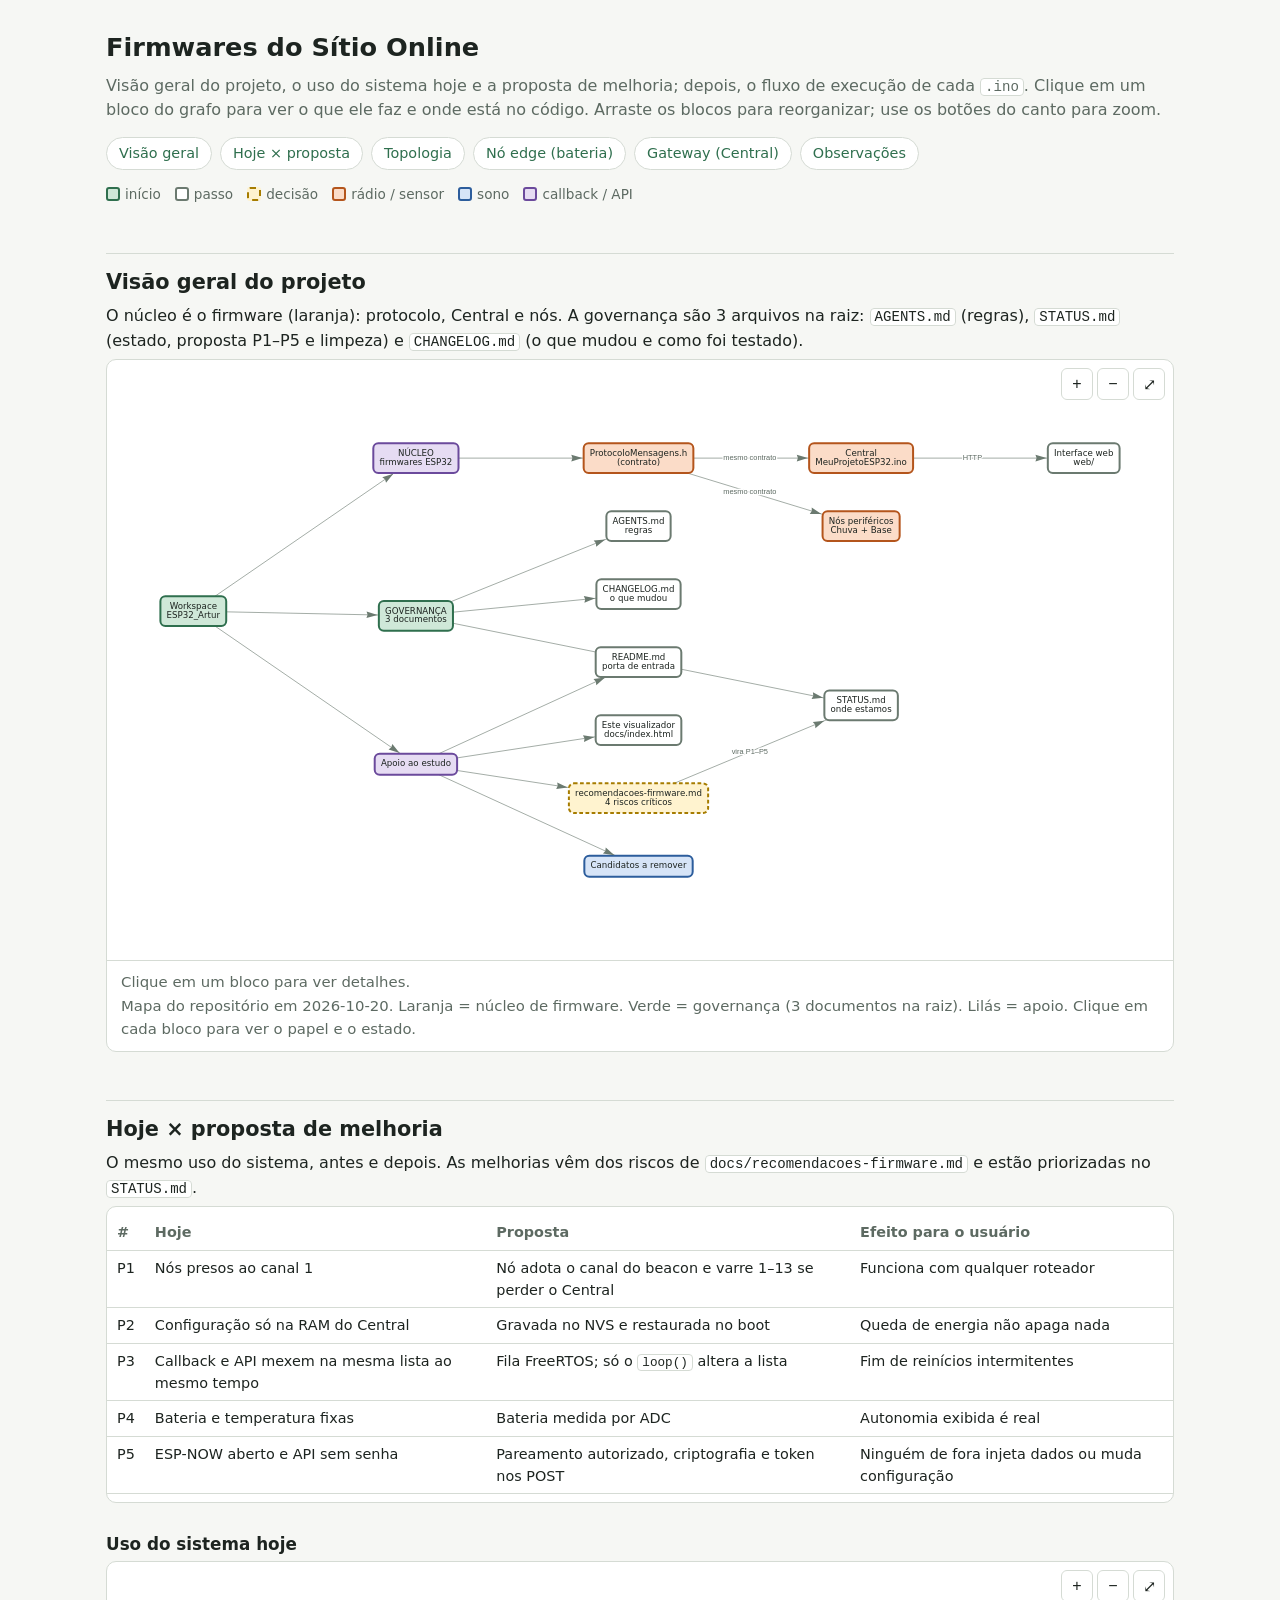
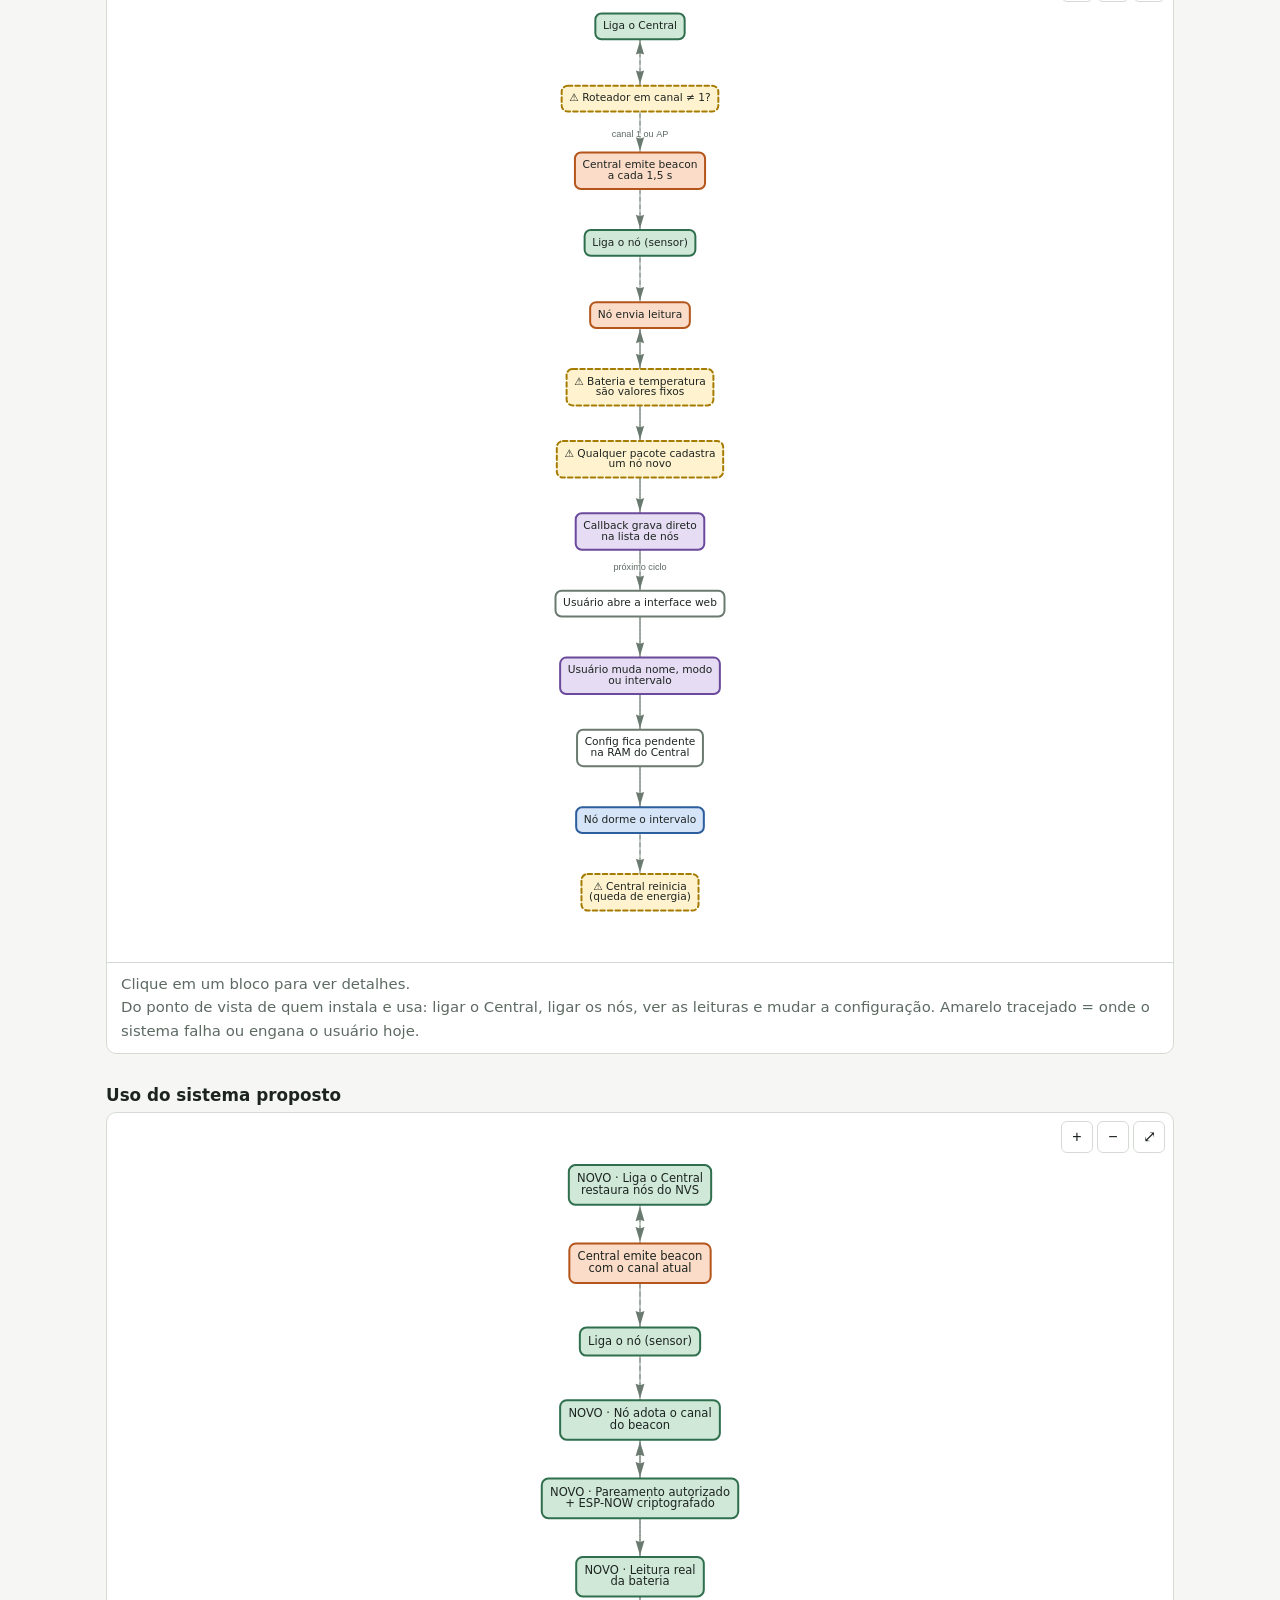
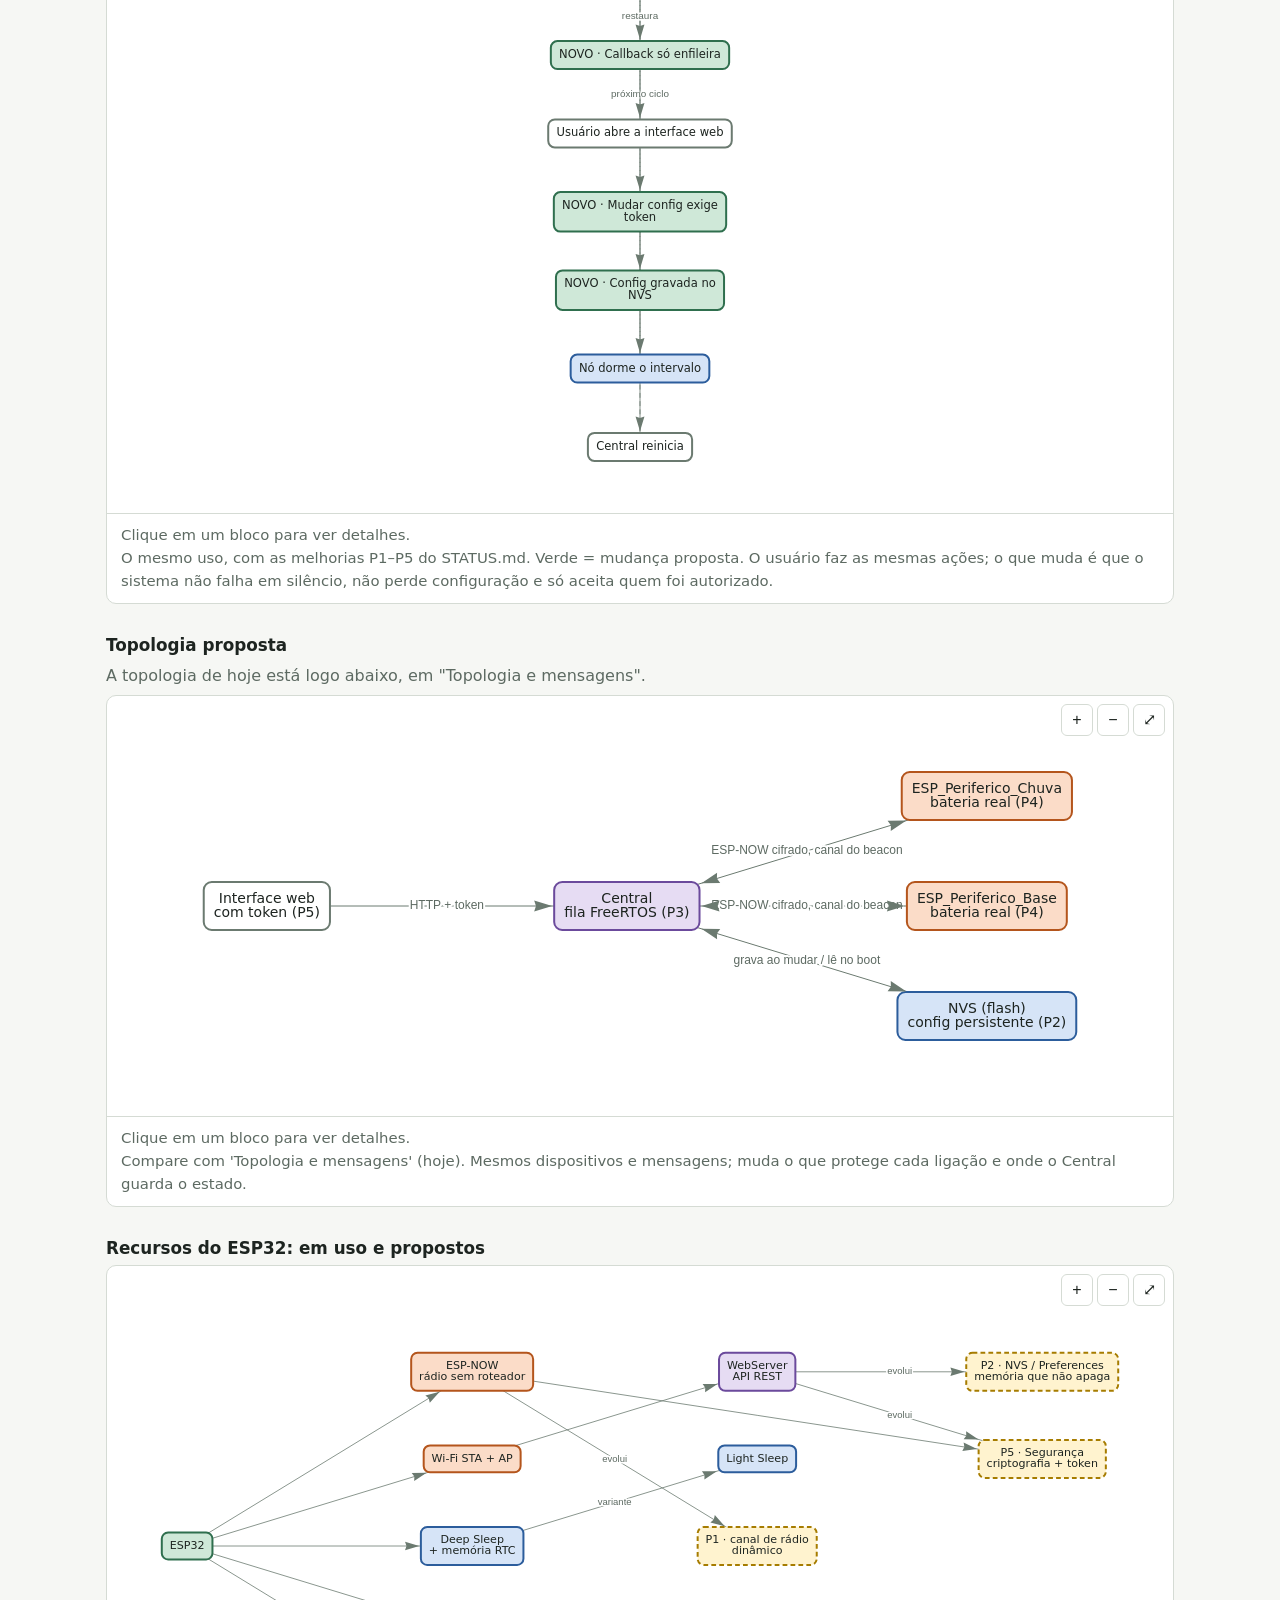
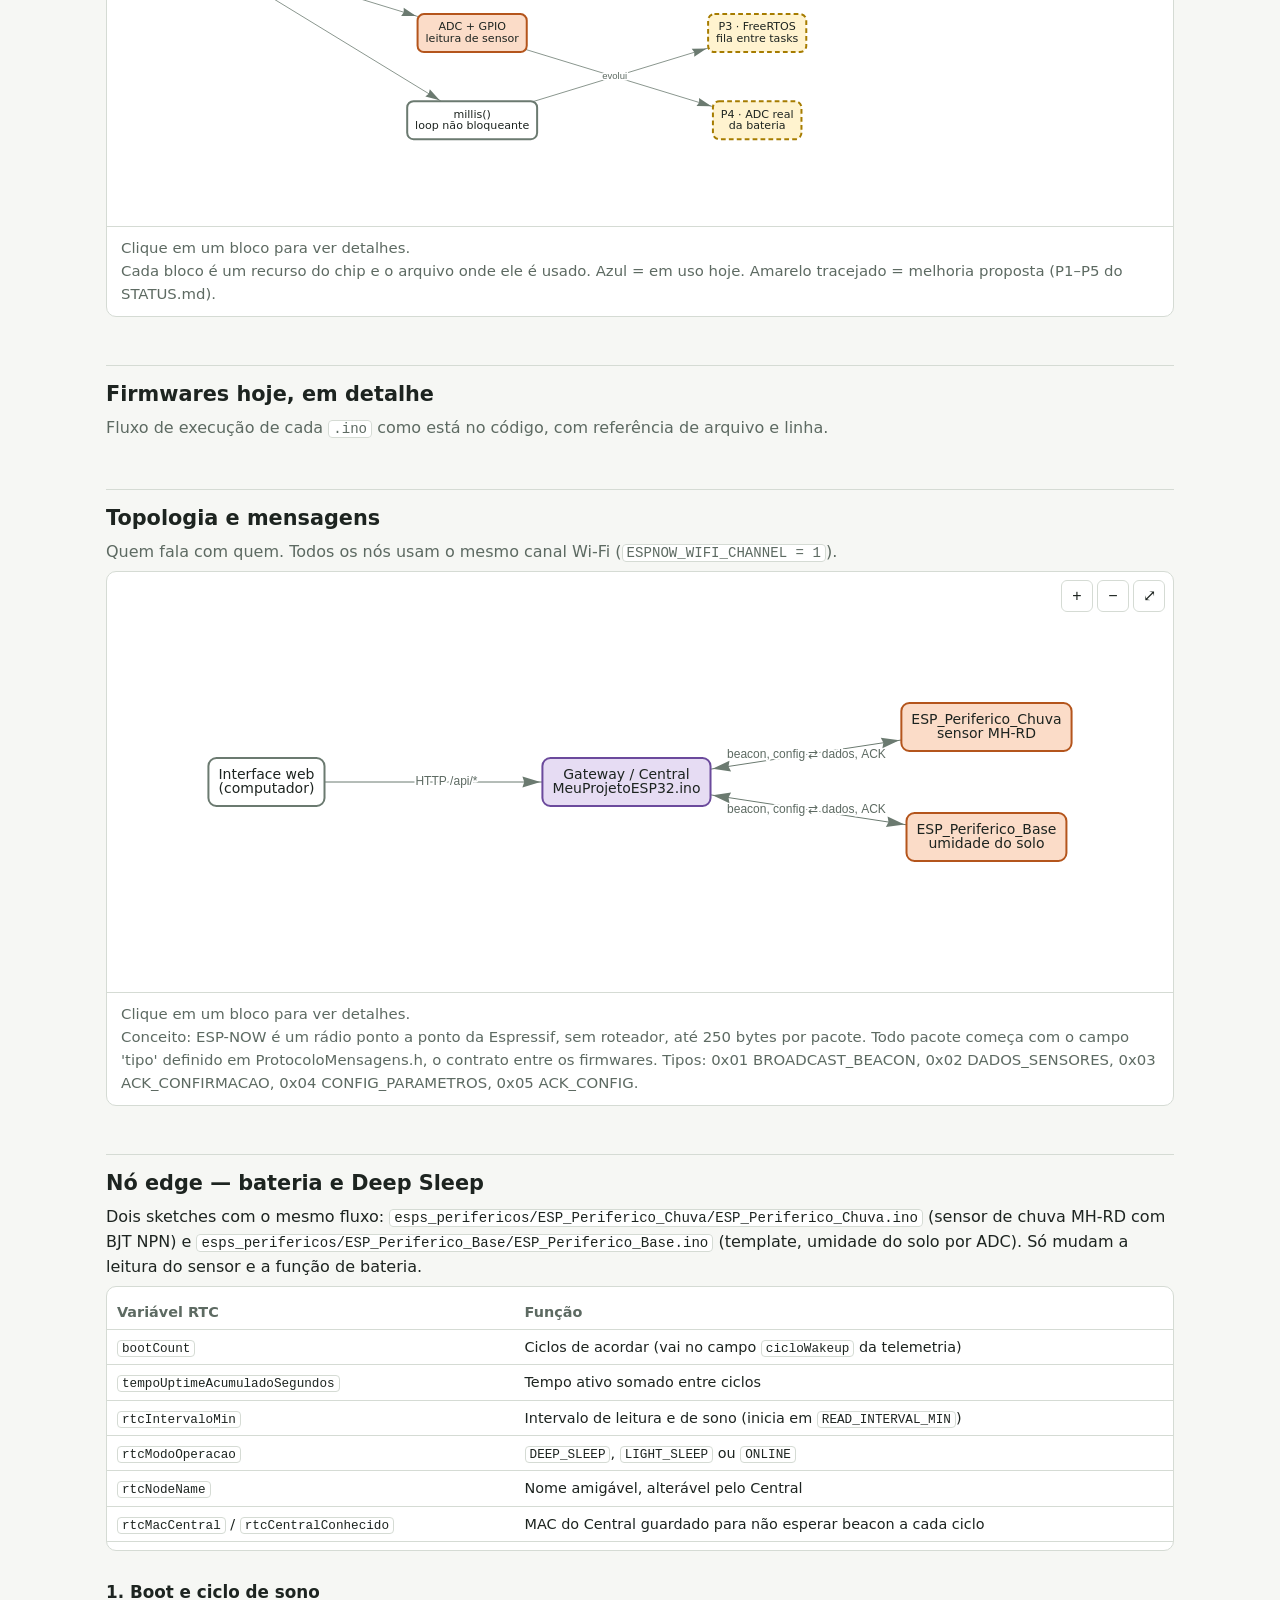
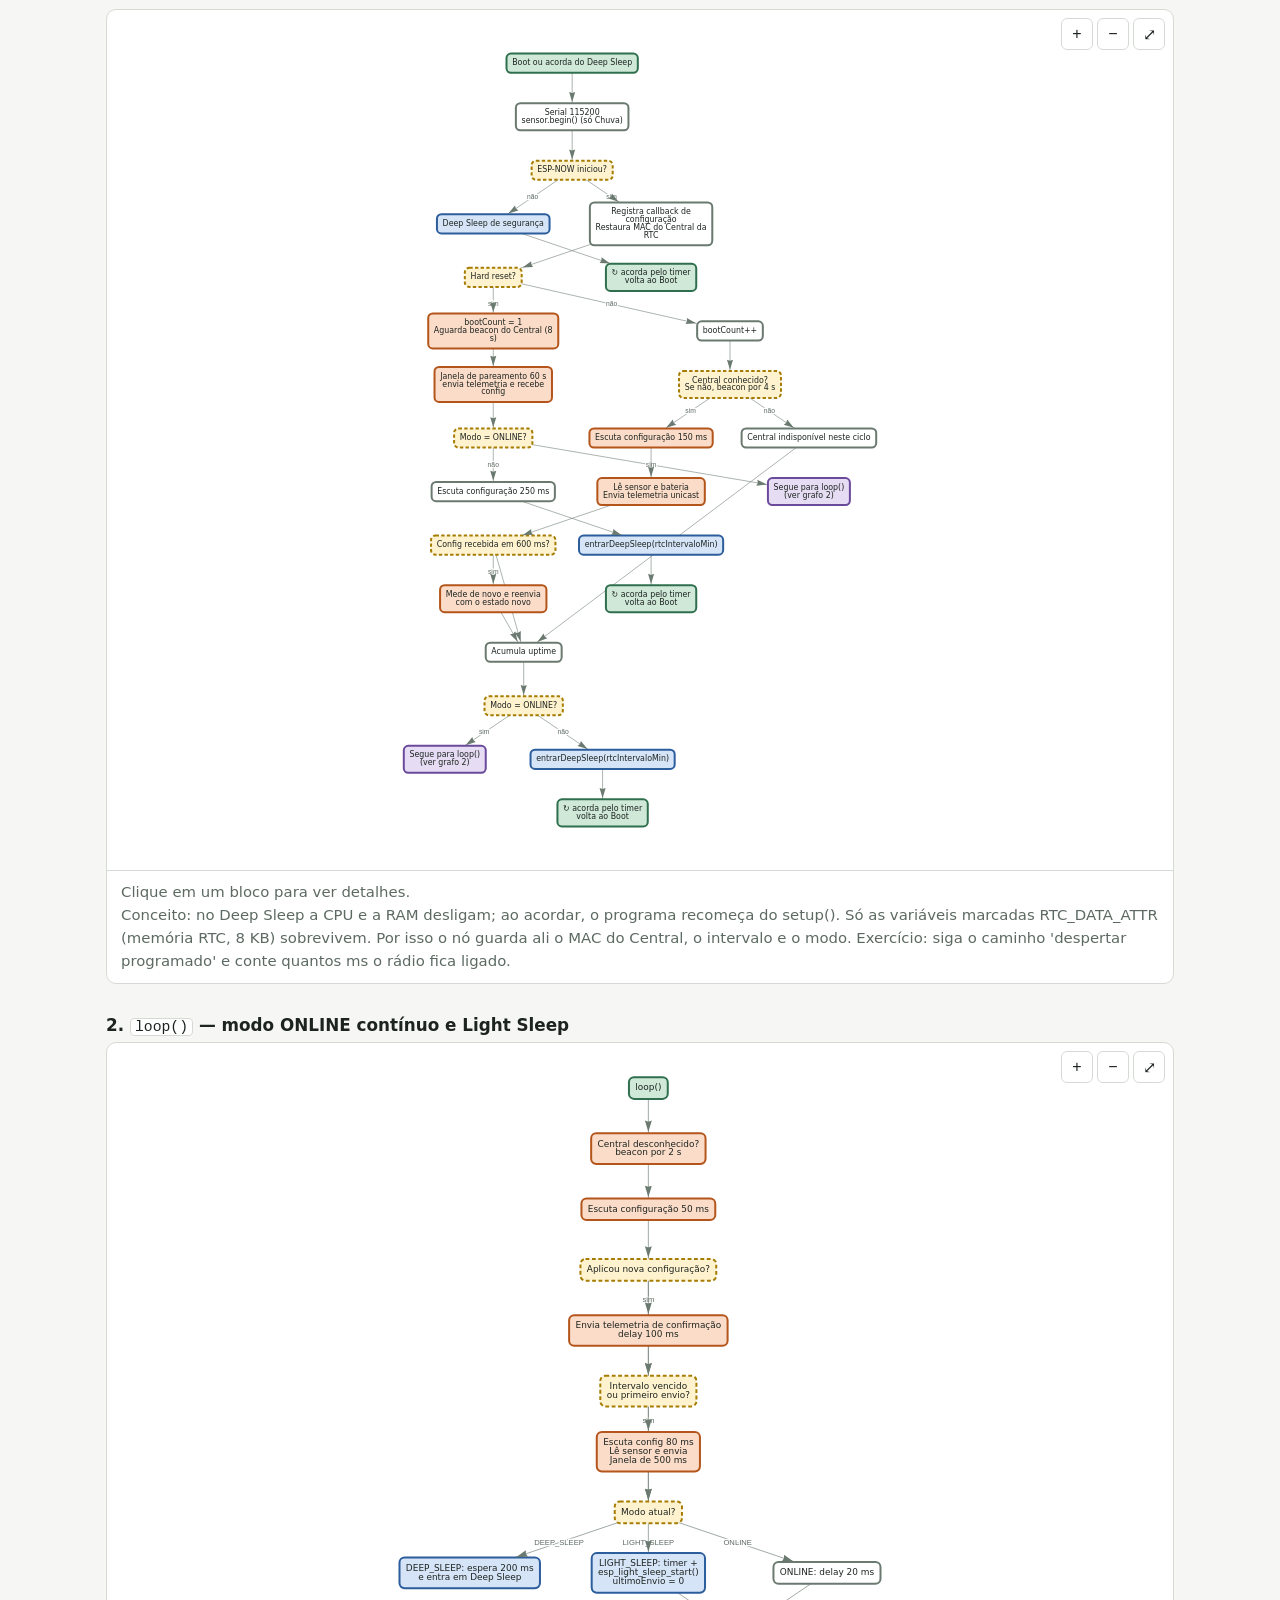
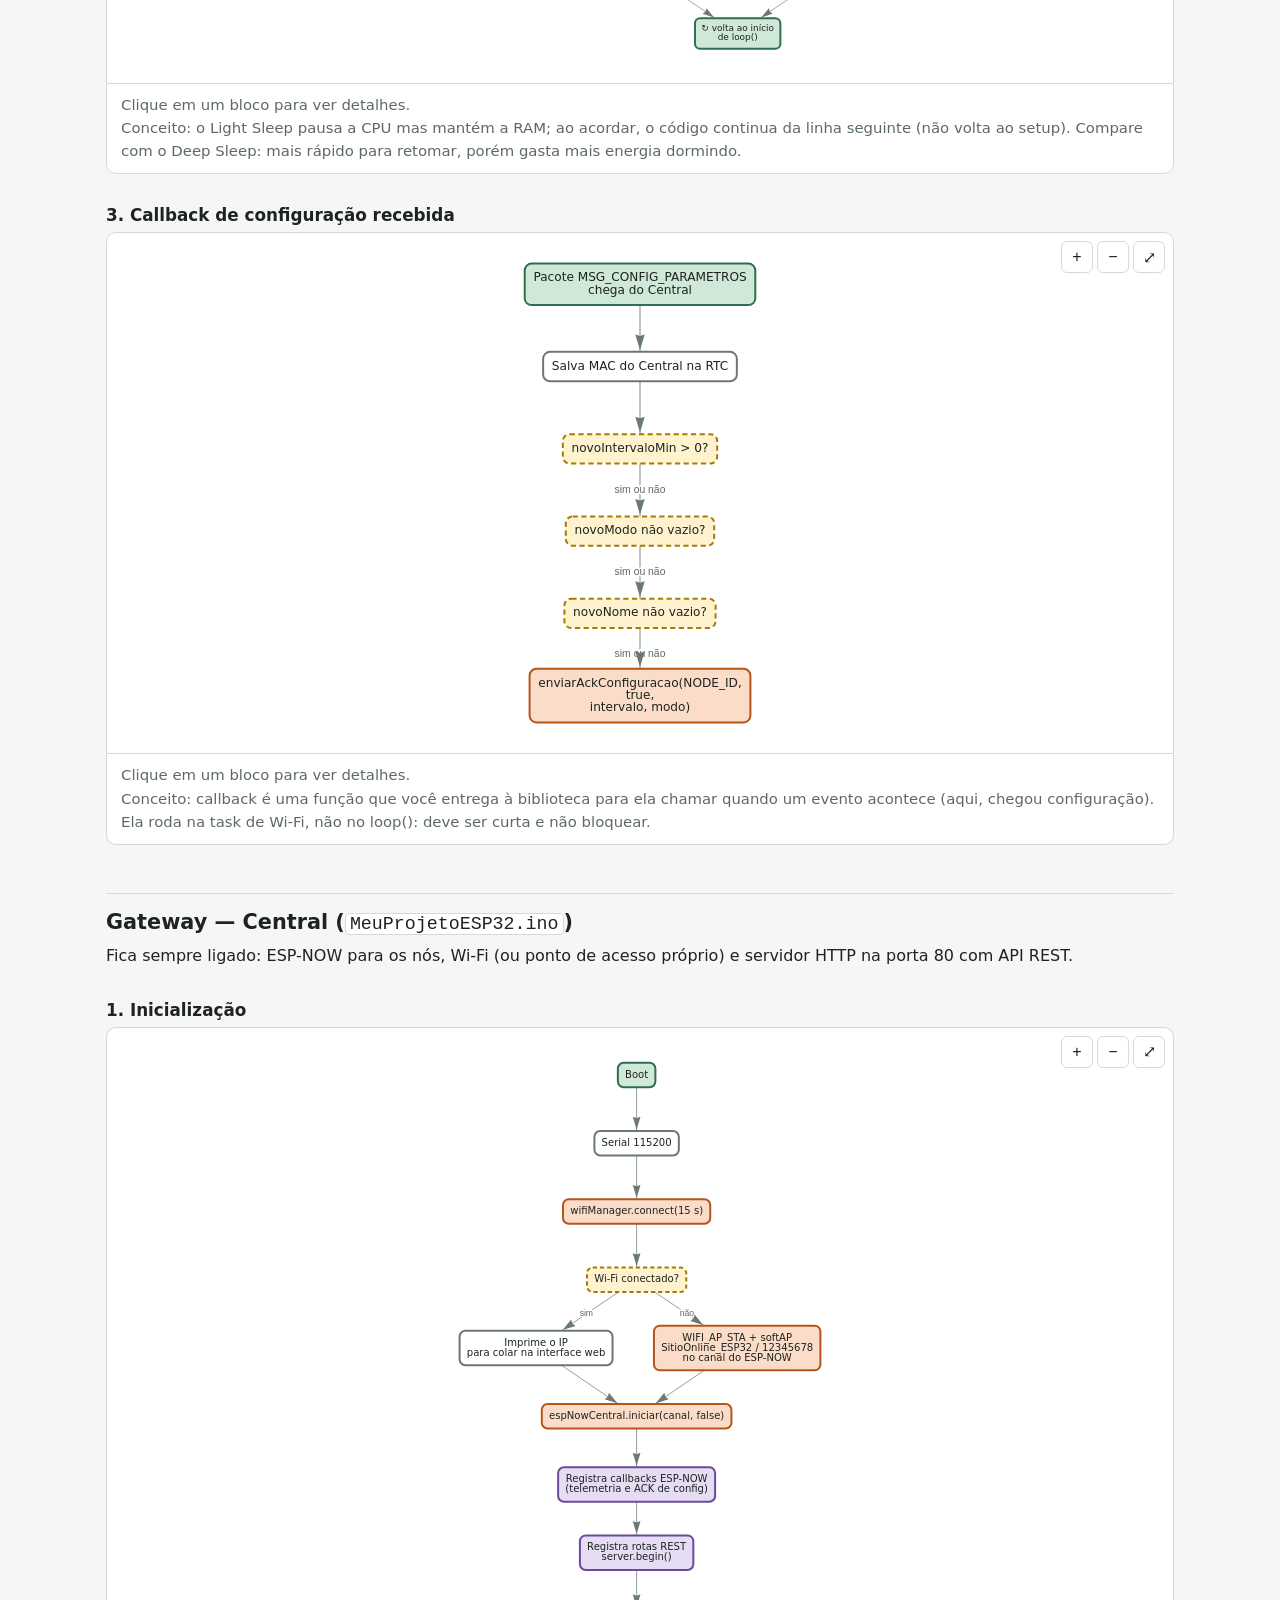
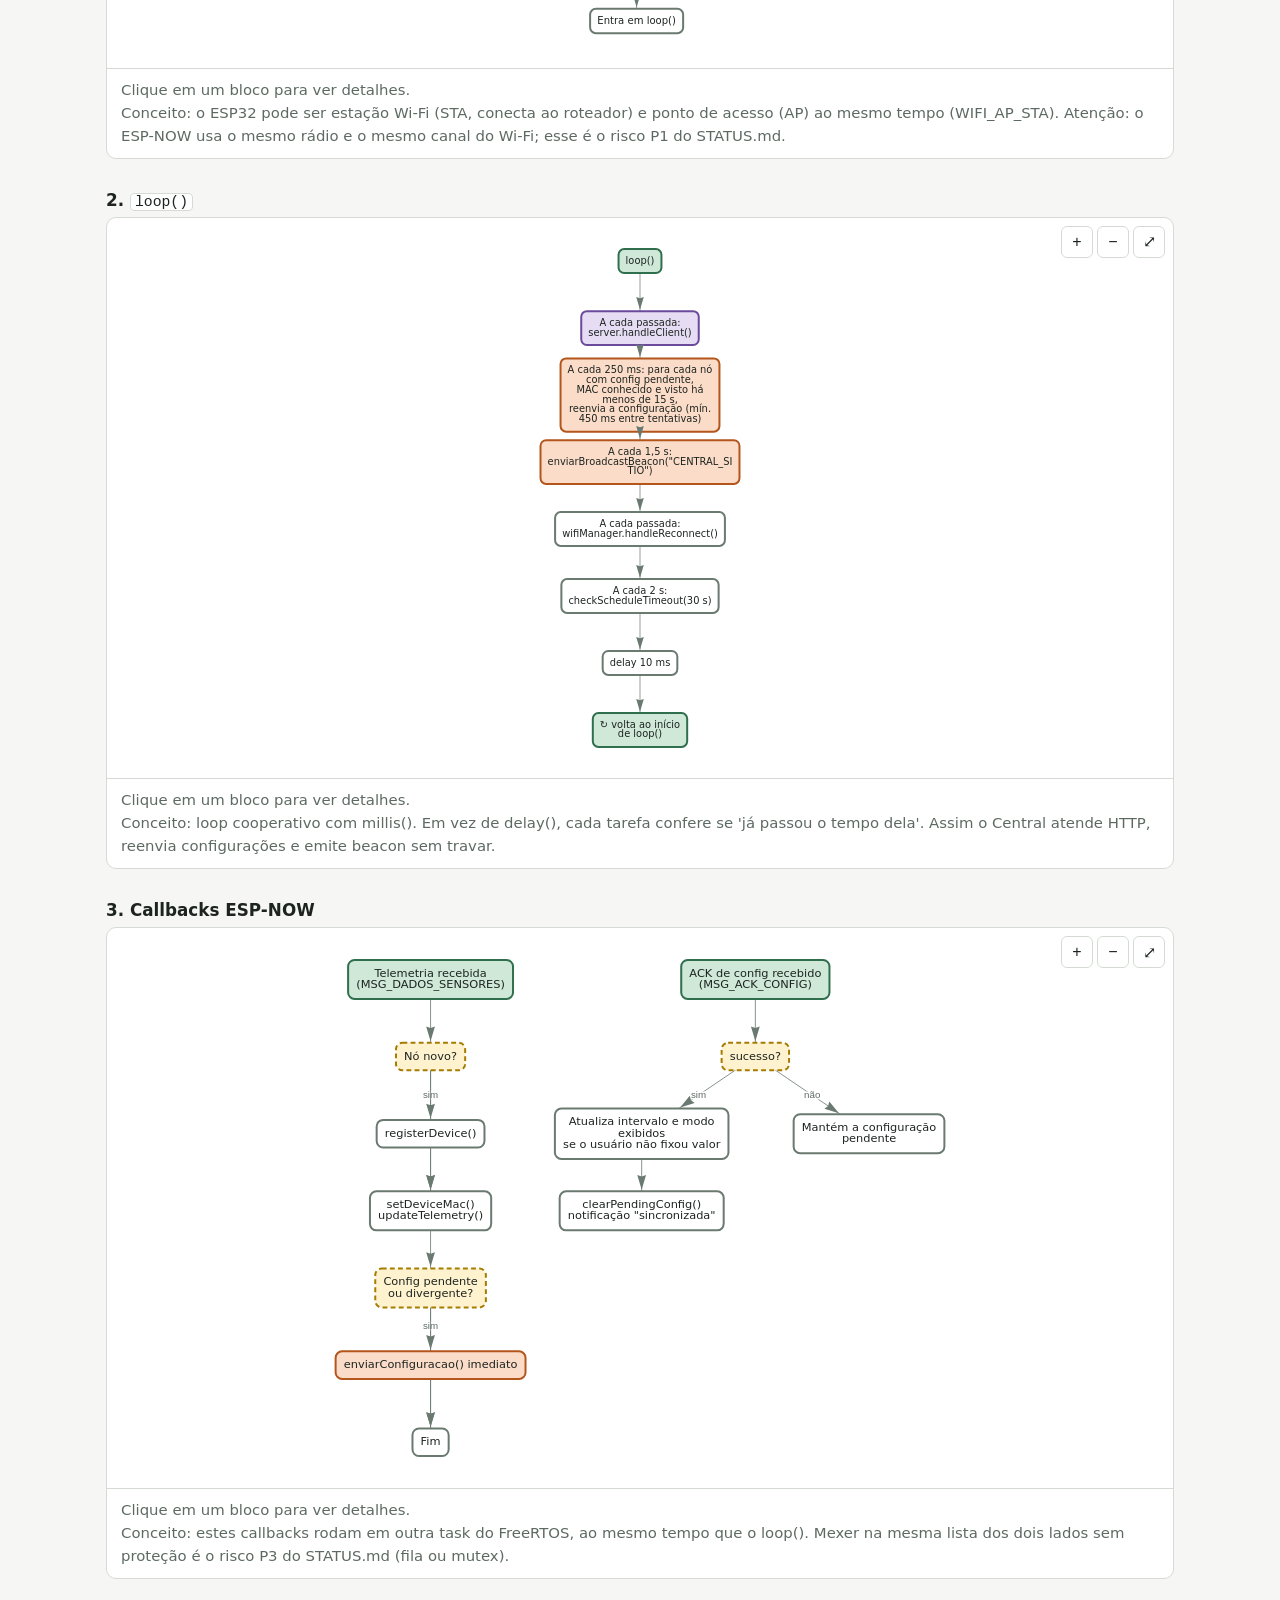
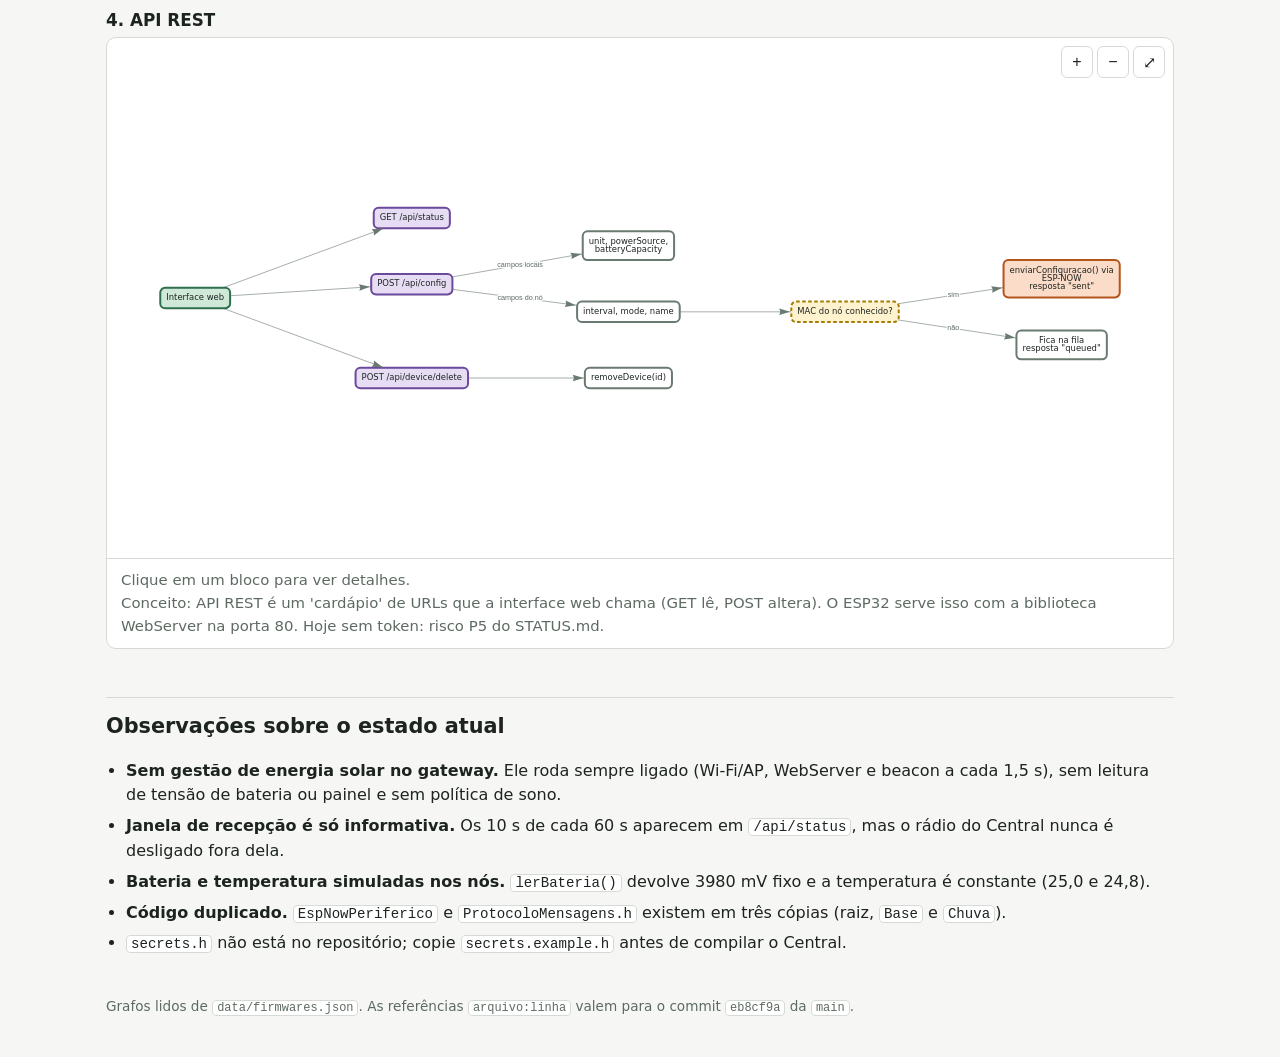
==== docs/index.html @ f02884a0 "docs: renomear visualizador para index.html para publicacao no GitHub Pages - docs/firmwares.html ->" ====
<!doctype html>
<html lang="pt-BR">
<head>
<meta charset="utf-8">
<meta name="viewport" content="width=device-width, initial-scale=1">
<title>Firmwares do Sítio Online</title>
<style>
  :root {
    --bg: #f6f7f4;
    --surface: #ffffff;
    --text: #1d2420;
    --muted: #5d6a62;
    --line: #d5dbd4;
    --accent: #2f6f4e;
    --n-start-bg: #cfe8d8;   --n-start-bd: #2f6f4e;
    --n-step-bg: #ffffff;    --n-step-bd: #6b7a70;
    --n-dec-bg: #fff3cf;     --n-dec-bd: #a67c00;
    --n-sleep-bg: #d6e4f7;   --n-sleep-bd: #2c5d9c;
    --n-io-bg: #fbdcc8;      --n-io-bd: #b4551c;
    --n-sub-bg: #e6dcf3;     --n-sub-bd: #6b4a9c;
    --edge: #6b7a70;
    --node-text: #1d2420;
  }
  @media (prefers-color-scheme: dark) {
    :root:not([data-theme="light"]) {
      --bg: #141815; --surface: #1c221e; --text: #e6ebe7; --muted: #9aa89f; --line: #2f3832;
      --accent: #6fcf9a;
      --n-start-bg: #1f4a33; --n-start-bd: #6fcf9a;
      --n-step-bg: #232b26;  --n-step-bd: #7d8c82;
      --n-dec-bg: #4a3d12;   --n-dec-bd: #e0b84a;
      --n-sleep-bg: #1d3556; --n-sleep-bd: #7fb0ee;
      --n-io-bg: #532a12;    --n-io-bd: #f0a070;
      --n-sub-bg: #35264f;   --n-sub-bd: #b79be0;
      --edge: #8a998f; --node-text: #e6ebe7;
    }
  }
  :root[data-theme="dark"] {
    --bg: #141815; --surface: #1c221e; --text: #e6ebe7; --muted: #9aa89f; --line: #2f3832;
    --accent: #6fcf9a;
    --n-start-bg: #1f4a33; --n-start-bd: #6fcf9a;
    --n-step-bg: #232b26;  --n-step-bd: #7d8c82;
    --n-dec-bg: #4a3d12;   --n-dec-bd: #e0b84a;
    --n-sleep-bg: #1d3556; --n-sleep-bd: #7fb0ee;
    --n-io-bg: #532a12;    --n-io-bd: #f0a070;
    --n-sub-bg: #35264f;   --n-sub-bd: #b79be0;
    --edge: #8a998f; --node-text: #e6ebe7;
  }
  * { box-sizing: border-box; }
  body { margin: 0; background: var(--bg); color: var(--text);
         font: 16px/1.55 system-ui, -apple-system, "Segoe UI", Roboto, sans-serif; }
  header, main { max-width: 1100px; margin: 0 auto; padding: 0 16px; }
  header { padding-top: 28px; }
  h1 { font-size: 1.6rem; margin: 0 0 4px; }
  h2 { font-size: 1.3rem; margin: 48px 0 6px; padding-top: 12px; border-top: 1px solid var(--line); }
  h3 { font-size: 1.05rem; margin: 28px 0 4px; }
  p { margin: 6px 0; }
  .muted { color: var(--muted); }
  nav { display: flex; flex-wrap: wrap; gap: 8px; margin: 14px 0 0; }
  nav a { color: var(--accent); text-decoration: none; border: 1px solid var(--line);
          background: var(--surface); padding: 4px 12px; border-radius: 999px; font-size: .9rem; }
  nav a:hover { border-color: var(--accent); }
  code { overflow-wrap: anywhere; font: .88em ui-monospace, SFMono-Regular, Menlo, monospace; background: var(--surface);
         border: 1px solid var(--line); padding: 0 4px; border-radius: 4px; }
  .legend { display: flex; flex-wrap: wrap; gap: 6px 14px; margin: 14px 0 0; font-size: .85rem; color: var(--muted); }
  .legend i { display: inline-block; width: 14px; height: 14px; border-radius: 3px; vertical-align: -2px;
              margin-right: 5px; border: 2px solid; }
  .card { background: var(--surface); border: 1px solid var(--line); border-radius: 10px; overflow: hidden; }
  .graph-wrap { position: relative; }
  .graph { width: 100%; height: 520px; }
  .tools { position: absolute; top: 8px; right: 8px; display: flex; gap: 4px; z-index: 2; }
  .tools button { width: 32px; height: 32px; border: 1px solid var(--line); background: var(--surface);
                  color: var(--text); border-radius: 6px; font-size: 16px; cursor: pointer; }
  .tools button:hover { border-color: var(--accent); }
  .detail { border-top: 1px solid var(--line); padding: 10px 14px; min-height: 64px; font-size: .93rem; }
  .detail b { color: var(--accent); }
  .detail .hint { color: var(--muted); }
  table { width: 100%; border-collapse: collapse; font-size: .9rem; margin: 8px 0; }
  th, td { text-align: left; padding: 6px 10px; border-bottom: 1px solid var(--line); vertical-align: top; }
  th { color: var(--muted); font-weight: 600; }
  .tablewrap { overflow-x: auto; background: var(--surface); border: 1px solid var(--line); border-radius: 10px; }
  ul.notes { padding-left: 20px; }
  ul.notes li { margin: 6px 0; }
  footer { max-width: 1100px; margin: 40px auto; padding: 0 16px; color: var(--muted); font-size: .85rem; }
  noscript { display: block; padding: 12px; background: var(--n-dec-bg); border-radius: 8px; }
</style>
</head>
<body>
<header>
  <h1>Firmwares do Sítio Online</h1>
  <p class="muted">Visão geral do projeto, o uso do sistema hoje e a proposta de melhoria; depois, o fluxo de execução de cada <code>.ino</code>. Clique em um bloco do grafo para ver o que ele faz e onde está no código. Arraste os blocos para reorganizar; use os botões do canto para zoom.</p>
  <nav>
    <a href="#inicio">Visão geral</a>
    <a href="#proposta">Hoje × proposta</a>
    <a href="#topologia">Topologia</a>
    <a href="#edge">Nó edge (bateria)</a>
    <a href="#gateway">Gateway (Central)</a>
    <a href="#obs">Observações</a>
  </nav>
  <div class="legend" aria-label="Legenda">
    <span><i style="background:var(--n-start-bg);border-color:var(--n-start-bd)"></i>início</span>
    <span><i style="background:var(--n-step-bg);border-color:var(--n-step-bd)"></i>passo</span>
    <span><i style="background:var(--n-dec-bg);border-color:var(--n-dec-bd);border-style:dashed"></i>decisão</span>
    <span><i style="background:var(--n-io-bg);border-color:var(--n-io-bd)"></i>rádio / sensor</span>
    <span><i style="background:var(--n-sleep-bg);border-color:var(--n-sleep-bd)"></i>sono</span>
    <span><i style="background:var(--n-sub-bg);border-color:var(--n-sub-bd)"></i>callback / API</span>
  </div>
  <noscript>Os grafos precisam de JavaScript.</noscript>
</header>

<main>
  <h2 id="inicio">Visão geral do projeto</h2>
  <p>O núcleo é o firmware (laranja): protocolo, Central e nós. A governança são 3 arquivos na raiz: <code>AGENTS.md</code> (regras), <code>STATUS.md</code> (estado, proposta P1–P5 e limpeza) e <code>CHANGELOG.md</code> (o que mudou e como foi testado).</p>
  <div class="card"><div class="graph-wrap"><div class="tools"></div><div class="graph" id="g-avaliacao" style="height:600px"></div></div>
    <div class="detail"></div></div>
  <h2 id="proposta">Hoje × proposta de melhoria</h2>
  <p>O mesmo uso do sistema, antes e depois. As melhorias vêm dos riscos de <code>docs/recomendacoes-firmware.md</code> e estão priorizadas no <code>STATUS.md</code>.</p>
  <div class="tablewrap"><table>
    <tr><th>#</th><th>Hoje</th><th>Proposta</th><th>Efeito para o usuário</th></tr>
    <tr><td>P1</td><td>Nós presos ao canal 1</td><td>Nó adota o canal do beacon e varre 1–13 se perder o Central</td><td>Funciona com qualquer roteador</td></tr>
    <tr><td>P2</td><td>Configuração só na RAM do Central</td><td>Gravada no NVS e restaurada no boot</td><td>Queda de energia não apaga nada</td></tr>
    <tr><td>P3</td><td>Callback e API mexem na mesma lista ao mesmo tempo</td><td>Fila FreeRTOS; só o <code>loop()</code> altera a lista</td><td>Fim de reinícios intermitentes</td></tr>
    <tr><td>P4</td><td>Bateria e temperatura fixas</td><td>Bateria medida por ADC</td><td>Autonomia exibida é real</td></tr>
    <tr><td>P5</td><td>ESP-NOW aberto e API sem senha</td><td>Pareamento autorizado, criptografia e token nos POST</td><td>Ninguém de fora injeta dados ou muda configuração</td></tr>
  </table></div>
  <h3>Uso do sistema hoje</h3>
  <div class="card"><div class="graph-wrap"><div class="tools"></div><div class="graph" id="g-uso-atual" style="height:1000px"></div></div>
    <div class="detail"></div></div>
  <h3>Uso do sistema proposto</h3>
  <div class="card"><div class="graph-wrap"><div class="tools"></div><div class="graph" id="g-uso-proposto" style="height:1000px"></div></div>
    <div class="detail"></div></div>
  <h3>Topologia proposta</h3>
  <p class="muted">A topologia de hoje está logo abaixo, em "Topologia e mensagens".</p>
  <div class="card"><div class="graph-wrap"><div class="tools"></div><div class="graph" id="g-topo-proposta" style="height:420px"></div></div>
    <div class="detail"></div></div>
  <h3>Recursos do ESP32: em uso e propostos</h3>
  <div class="card"><div class="graph-wrap"><div class="tools"></div><div class="graph" id="g-capacidades" style="height:560px"></div></div>
    <div class="detail"></div></div>

  <h2 id="hoje">Firmwares hoje, em detalhe</h2>
  <p class="muted">Fluxo de execução de cada <code>.ino</code> como está no código, com referência de arquivo e linha.</p>

  <h2 id="topologia">Topologia e mensagens</h2>
  <p class="muted">Quem fala com quem. Todos os nós usam o mesmo canal Wi-Fi (<code>ESPNOW_WIFI_CHANNEL = 1</code>).</p>
  <div class="card"><div class="graph-wrap"><div class="tools"></div><div class="graph" id="g-topo" style="height:420px"></div></div>
    <div class="detail"></div></div>

  <h2 id="edge">Nó edge — bateria e Deep Sleep</h2>
  <p>Dois sketches com o mesmo fluxo: <code>esps_perifericos/ESP_Periferico_Chuva/ESP_Periferico_Chuva.ino</code> (sensor de chuva MH-RD com BJT NPN) e <code>esps_perifericos/ESP_Periferico_Base/ESP_Periferico_Base.ino</code> (template, umidade do solo por ADC). Só mudam a leitura do sensor e a função de bateria.</p>

  <div class="tablewrap"><table>
    <tr><th>Variável RTC</th><th>Função</th></tr>
    <tr><td><code>bootCount</code></td><td>Ciclos de acordar (vai no campo <code>cicloWakeup</code> da telemetria)</td></tr>
    <tr><td><code>tempoUptimeAcumuladoSegundos</code></td><td>Tempo ativo somado entre ciclos</td></tr>
    <tr><td><code>rtcIntervaloMin</code></td><td>Intervalo de leitura e de sono (inicia em <code>READ_INTERVAL_MIN</code>)</td></tr>
    <tr><td><code>rtcModoOperacao</code></td><td><code>DEEP_SLEEP</code>, <code>LIGHT_SLEEP</code> ou <code>ONLINE</code></td></tr>
    <tr><td><code>rtcNodeName</code></td><td>Nome amigável, alterável pelo Central</td></tr>
    <tr><td><code>rtcMacCentral</code> / <code>rtcCentralConhecido</code></td><td>MAC do Central guardado para não esperar beacon a cada ciclo</td></tr>
  </table></div>

  <h3>1. Boot e ciclo de sono</h3>
  <div class="card"><div class="graph-wrap"><div class="tools"></div><div class="graph" id="g-edge-boot" style="height:860px"></div></div>
    <div class="detail"></div></div>

  <h3>2. <code>loop()</code> — modo ONLINE contínuo e Light Sleep</h3>
  <div class="card"><div class="graph-wrap"><div class="tools"></div><div class="graph" id="g-edge-loop" style="height:640px"></div></div>
    <div class="detail"></div></div>

  <h3>3. Callback de configuração recebida</h3>
  <div class="card"><div class="graph-wrap"><div class="tools"></div><div class="graph" id="g-edge-cfg" style="height:520px"></div></div>
    <div class="detail"></div></div>

  <h2 id="gateway">Gateway — Central (<code>MeuProjetoESP32.ino</code>)</h2>
  <p>Fica sempre ligado: ESP-NOW para os nós, Wi-Fi (ou ponto de acesso próprio) e servidor HTTP na porta 80 com API REST.</p>

  <h3>1. Inicialização</h3>
  <div class="card"><div class="graph-wrap"><div class="tools"></div><div class="graph" id="g-gw-setup" style="height:640px"></div></div>
    <div class="detail"></div></div>

  <h3>2. <code>loop()</code></h3>
  <div class="card"><div class="graph-wrap"><div class="tools"></div><div class="graph" id="g-gw-loop" style="height:560px"></div></div>
    <div class="detail"></div></div>

  <h3>3. Callbacks ESP-NOW</h3>
  <div class="card"><div class="graph-wrap"><div class="tools"></div><div class="graph" id="g-gw-cb" style="height:560px"></div></div>
    <div class="detail"></div></div>

  <h3>4. API REST</h3>
  <div class="card"><div class="graph-wrap"><div class="tools"></div><div class="graph" id="g-gw-api" style="height:520px"></div></div>
    <div class="detail"></div></div>

  <section id="extras"></section>

  <h2 id="obs">Observações sobre o estado atual</h2>
  <ul class="notes">
    <li><b>Sem gestão de energia solar no gateway.</b> Ele roda sempre ligado (Wi-Fi/AP, WebServer e beacon a cada 1,5 s), sem leitura de tensão de bateria ou painel e sem política de sono.</li>
    <li><b>Janela de recepção é só informativa.</b> Os 10 s de cada 60 s aparecem em <code>/api/status</code>, mas o rádio do Central nunca é desligado fora dela.</li>
    <li><b>Bateria e temperatura simuladas nos nós.</b> <code>lerBateria()</code> devolve 3980 mV fixo e a temperatura é constante (25,0 e 24,8).</li>
    <li><b>Código duplicado.</b> <code>EspNowPeriferico</code> e <code>ProtocoloMensagens.h</code> existem em três cópias (raiz, <code>Base</code> e <code>Chuva</code>).</li>
    <li><b><code>secrets.h</code></b> não está no repositório; copie <code>secrets.example.h</code> antes de compilar o Central.</li>
  </ul>
</main>

<footer>Grafos lidos de <code>data/firmwares.json</code>. As referências <code>arquivo:linha</code> valem para o commit <code>eb8cf9a</code> da <code>main</code>. <span id="src"></span></footer>

<script src="vendor/vis-network.min.js"></script>
<script src="data/firmwares.js"></script>
<script>
(function () {
  "use strict";

  // ---------------------------------------------------------------------
  // Dados dos grafos.  nó: [id, tipo, rótulo, detalhe]   aresta: [de, para, rótulo, "back"?]
  // ---------------------------------------------------------------------
  var E_BOOT = "esp_periferico_*.ino";
  var GRAPHS = {};

  // ---------------------------------------------------------------------
  // Renderização
  // ---------------------------------------------------------------------
  var KIND = {
    start: { bg: "--n-start-bg", bd: "--n-start-bd", shape: "box", dashes: false, bold: true },
    step:  { bg: "--n-step-bg",  bd: "--n-step-bd",  shape: "box", dashes: false },
    dec:   { bg: "--n-dec-bg",   bd: "--n-dec-bd",   shape: "box", dashes: [6, 4] },
    io:    { bg: "--n-io-bg",    bd: "--n-io-bd",    shape: "box", dashes: false },
    sleep: { bg: "--n-sleep-bg", bd: "--n-sleep-bd", shape: "box", dashes: false },
    sub:   { bg: "--n-sub-bg",   bd: "--n-sub-bd",   shape: "box", dashes: false }
  };
  var KIND_NAME = { start: "início", step: "passo", dec: "decisão", io: "rádio / sensor", sleep: "sono", sub: "callback / API" };

  var instances = [];

  function css(name) {
    return getComputedStyle(document.documentElement).getPropertyValue(name).trim();
  }

  function esc(s) {
    return String(s).replace(/[&<>"]/g, function (c) {
      return { "&": "&amp;", "<": "&lt;", ">": "&gt;", '"': "&quot;" }[c];
    });
  }

  // Níveis por caminho mais longo, ignorando arestas "back" (ciclos).
  function levels(def) {
    var lv = {};
    def.nodes.forEach(function (n) { lv[n[0]] = 0; });
    var fwd = def.edges.filter(function (e) { return e[3] !== "back"; });
    for (var pass = 0; pass < def.nodes.length; pass++) {
      var changed = false;
      fwd.forEach(function (e) {
        if (lv[e[1]] < lv[e[0]] + 1) { lv[e[1]] = lv[e[0]] + 1; changed = true; }
      });
      if (!changed) break;
    }
    return lv;
  }

  function build(id) {
    var def = GRAPHS[id];
    var lv = levels(def);
    var nodes = def.nodes.map(function (n) {
      var k = KIND[n[1]];
      return {
        id: n[0], label: n[2], shape: k.shape, level: lv[n[0]],
        color: { background: css(k.bg), border: css(k.bd), highlight: { background: css(k.bg), border: css("--accent") } },
        borderWidth: 2, borderWidthSelected: 3,
        shapeProperties: { borderDashes: k.dashes, borderRadius: 8 },
        font: { color: css("--node-text"), size: 14, face: "system-ui, sans-serif", bold: k.bold ? "bold" : undefined },
        margin: 10, widthConstraint: { maximum: 260 }
      };
    });
    var edges = def.edges.map(function (e, i) {
      var back = e[3] === "back";
      return {
        id: "e" + i, from: e[0], to: e[1], label: e[2] || undefined,
        arrows: e[3] === "both" ? "to, from" : "to", dashes: back,
        color: { color: css("--edge"), highlight: css("--accent") },
        font: { color: css("--muted"), size: 12, strokeWidth: 4, strokeColor: css("--surface"), align: "horizontal" },
        smooth: back ? { type: "curvedCW", roundness: 0.35 } : { type: "cubicBezier", roundness: 0.5 }
      };
    });
    return { nodes: new vis.DataSet(nodes), edges: new vis.DataSet(edges) };
  }

  function options(def) {
    return {
      layout: { hierarchical: { enabled: true, direction: def.dir, sortMethod: "directed",
                                levelSeparation: def.dir === "LR" ? 360 : 95, nodeSpacing: def.dir === "LR" ? 110 : 280,
                                treeSpacing: 260, shakeTowards: "roots" } },
      physics: { enabled: false },
      interaction: { dragView: false, zoomView: false, hover: true, tooltipDelay: 150 },
      nodes: { chosen: true }
    };
  }

  function showDetail(box, def, nodeId) {
    if (!nodeId) {
      box.innerHTML = '<span class="hint">Clique em um bloco para ver detalhes.' + (def.extra ? "<br>" + esc(def.extra) : "") + "</span>";
      return;
    }
    var n = def.nodes.filter(function (x) { return x[0] === nodeId; })[0];
    var label = n[2].replace(/\n/g, " ");
    box.innerHTML = "<b>" + esc(label) + '</b> <span class="hint">(' + KIND_NAME[n[1]] + ")</span><br>" +
                    (n[3] ? esc(n[3]) : '<span class="hint">Sem detalhes adicionais.</span>');
  }

  function mount(id) {
    var el = document.getElementById(id);
    var card = el.closest(".card");
    var box = card.querySelector(".detail");
    var tools = card.querySelector(".tools");
    var def = GRAPHS[id];
    var data = build(id);
    var network = new vis.Network(el, data, options(def));
    showDetail(box, def, null);

    network.on("click", function (p) { showDetail(box, def, p.nodes.length ? p.nodes[0] : null); });
    network.once("afterDrawing", function () { network.fit({ animation: false }); });

    function zoom(f) {
      network.moveTo({ scale: network.getScale() * f, animation: { duration: 150, easingFunction: "easeInOutQuad" } });
    }
    [["+", "Aproximar", function () { zoom(1.25); }],
     ["−", "Afastar", function () { zoom(0.8); }],
     ["⤢", "Ajustar à tela", function () { network.fit({ animation: { duration: 200 } }); }]
    ].forEach(function (b) {
      var btn = document.createElement("button");
      btn.type = "button"; btn.textContent = b[0]; btn.title = b[1]; btn.setAttribute("aria-label", b[1]);
      btn.addEventListener("click", b[2]);
      tools.appendChild(btn);
    });

    instances.push({ id: id, network: network, el: el, box: box, def: def });
  }

  function recolor() {
    instances.forEach(function (inst) {
      var data = build(inst.id);
      inst.network.setData(data);
      inst.network.once("afterDrawing", function () { inst.network.fit({ animation: false }); });
    });
  }

  if (typeof vis === "undefined") {
    document.querySelector("header").insertAdjacentHTML("beforeend",
      '<p class="detail">Não foi possível carregar vendor/vis-network.min.js. Abra esta página a partir da pasta docs/ do repositório.</p>');
    return;
  }

  function normalize(data) {
    var out = {};
    Object.keys(data.graphs).forEach(function (id) {
      var g = data.graphs[id];
      out[id] = {
        title: g.title || id, dir: g.direction || "UD", extra: g.note || "",
        nodes: g.nodes.map(function (n) { return [n.id, n.kind, n.label, n.detail || ""]; }),
        edges: g.edges.map(function (e) { return [e.from, e.to, e.label || "", e.style || ""]; })
      };
    });
    return out;
  }

  function ensureContainers() {
    var extras = document.getElementById("extras");
    Object.keys(GRAPHS).forEach(function (id) {
      if (document.getElementById(id)) return;
      if (!extras.firstChild) extras.insertAdjacentHTML("beforeend", '<h2>Outros grafos</h2>');
      extras.insertAdjacentHTML("beforeend",
        "<h3>" + esc(GRAPHS[id].title) + '</h3><div class="card"><div class="graph-wrap"><div class="tools"></div>' +
        '<div class="graph" id="' + esc(id) + '" style="height:560px"></div></div><div class="detail"></div></div>');
    });
  }

  function start(data, origin) {
    GRAPHS = normalize(data);
    ensureContainers();
    Object.keys(GRAPHS).forEach(mount);
    document.getElementById("src").textContent =
      origin === "json" ? "" : "(carregado de data/firmwares.js, a cópia gerada; rode tools/gen_firmwares_js.mjs após editar o JSON)";
  }

  fetch("data/firmwares.json", { cache: "no-store" })
    .then(function (r) { if (!r.ok) throw new Error(r.status); return r.json(); })
    .then(function (d) { start(d, "json"); })
    .catch(function () {
      // Aberto direto do disco (file://) o navegador bloqueia o fetch: usa a cópia gerada.
      if (window.FIRMWARE_GRAPHS) start(window.FIRMWARE_GRAPHS, "js");
      else document.querySelector("header").insertAdjacentHTML("beforeend",
        '<p class="detail">Não foi possível carregar data/firmwares.json nem data/firmwares.js.</p>');
    });

  var mq = window.matchMedia("(prefers-color-scheme: dark)");
  if (mq.addEventListener) mq.addEventListener("change", recolor);
  window.addEventListener("resize", function () {
    instances.forEach(function (i) { i.network.redraw(); });
  });
})();
</script>
</body>
</html>
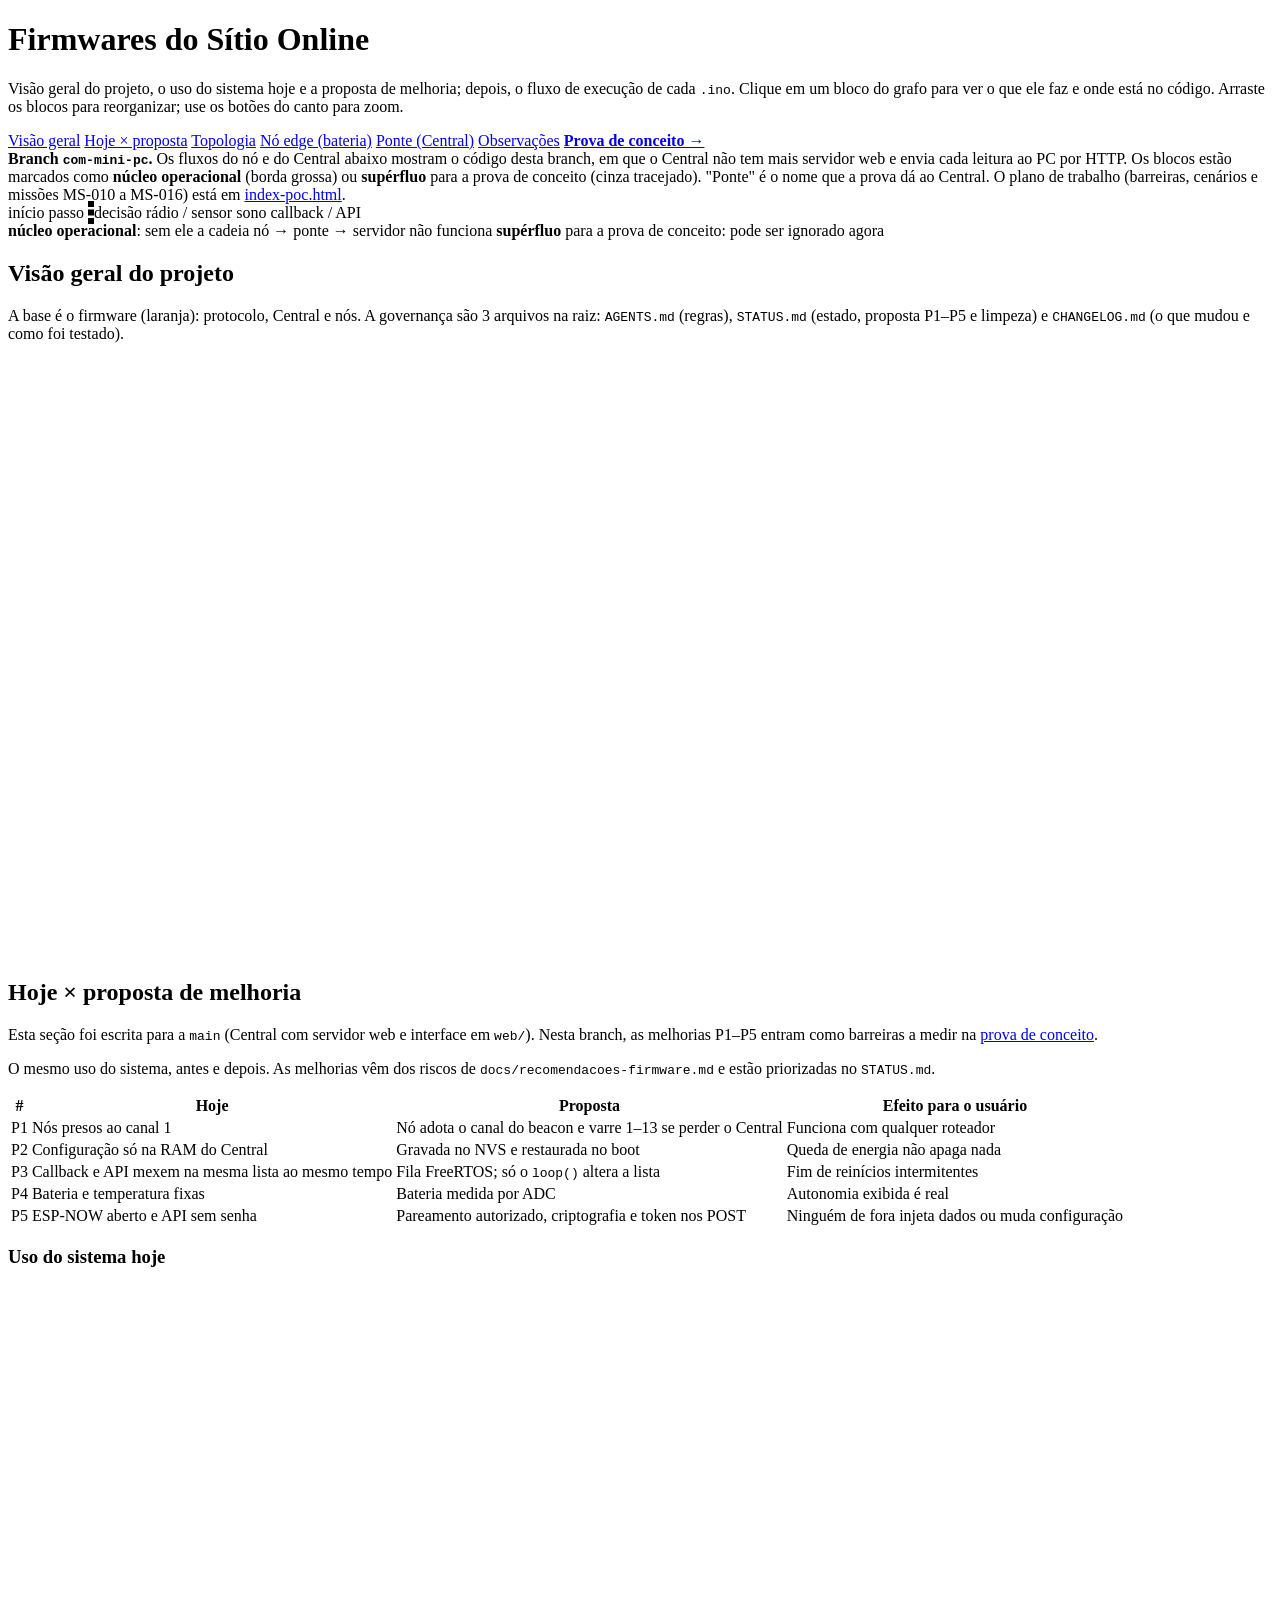
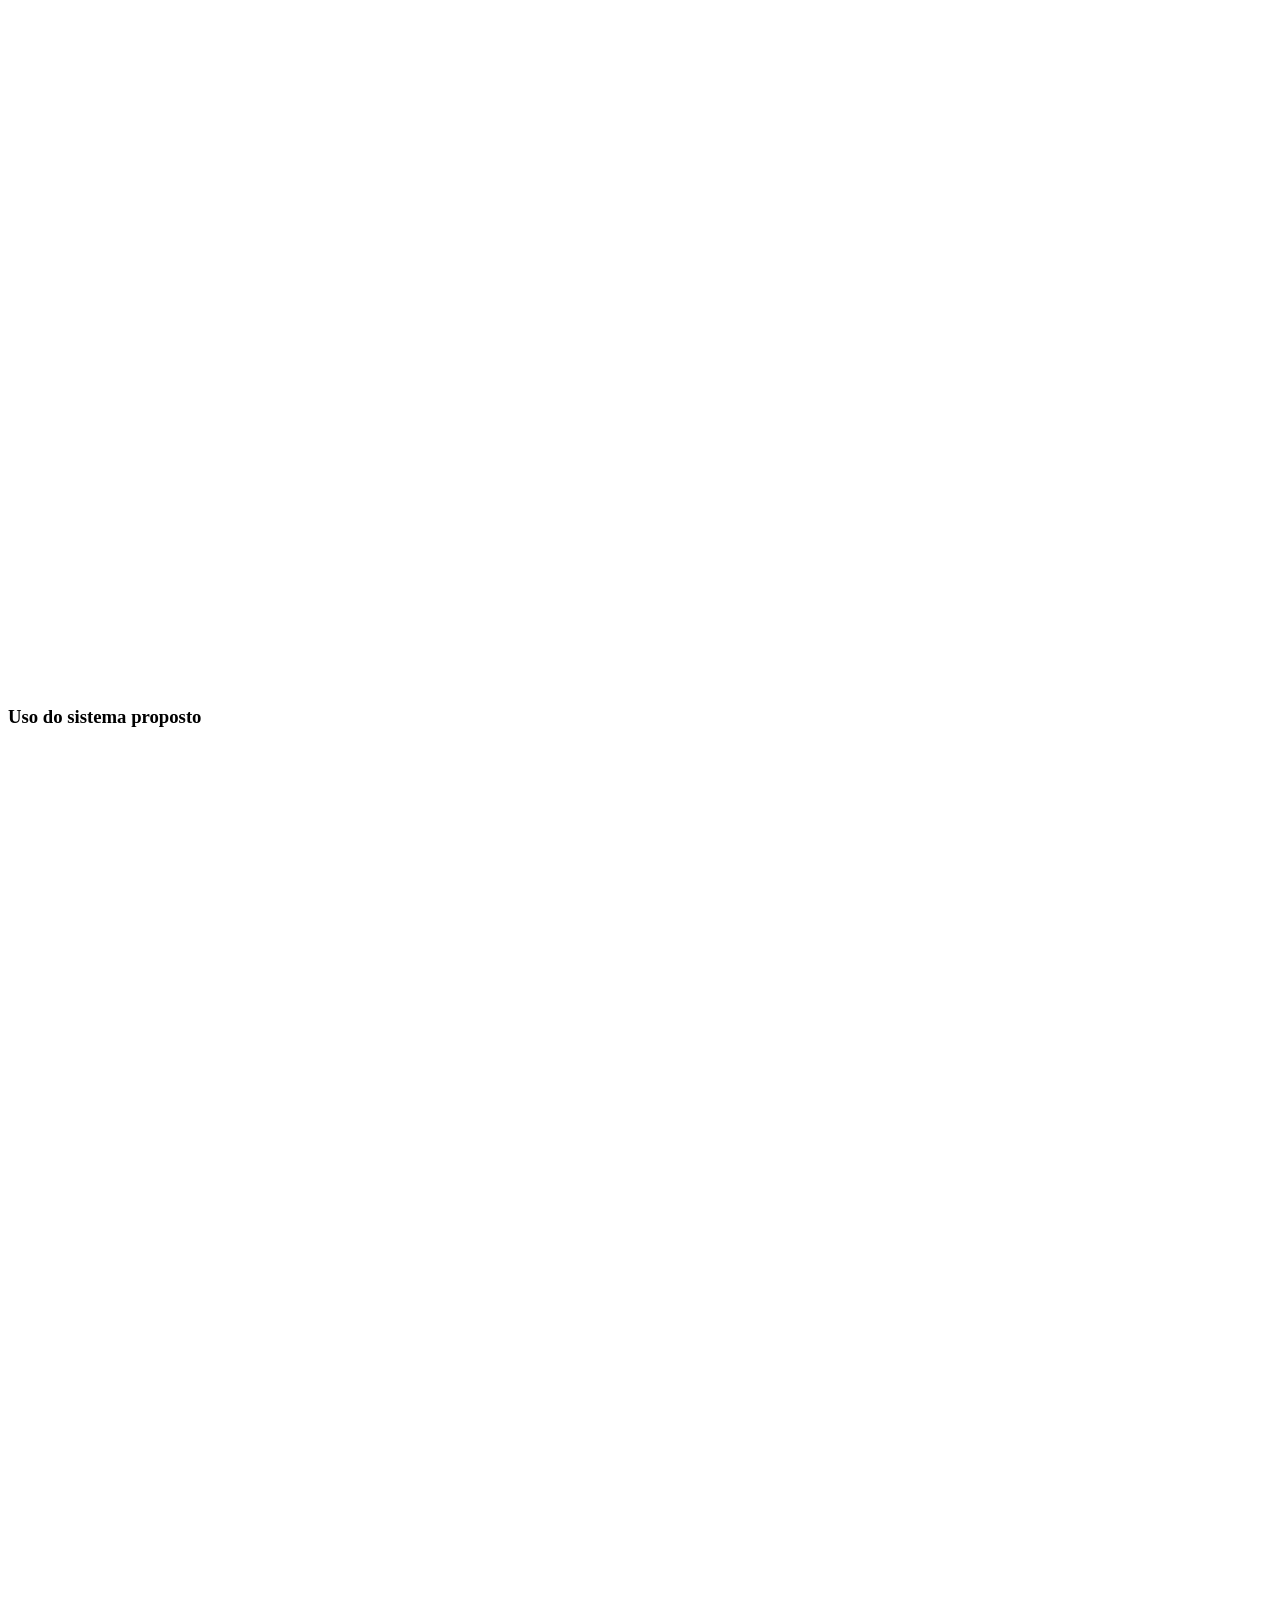
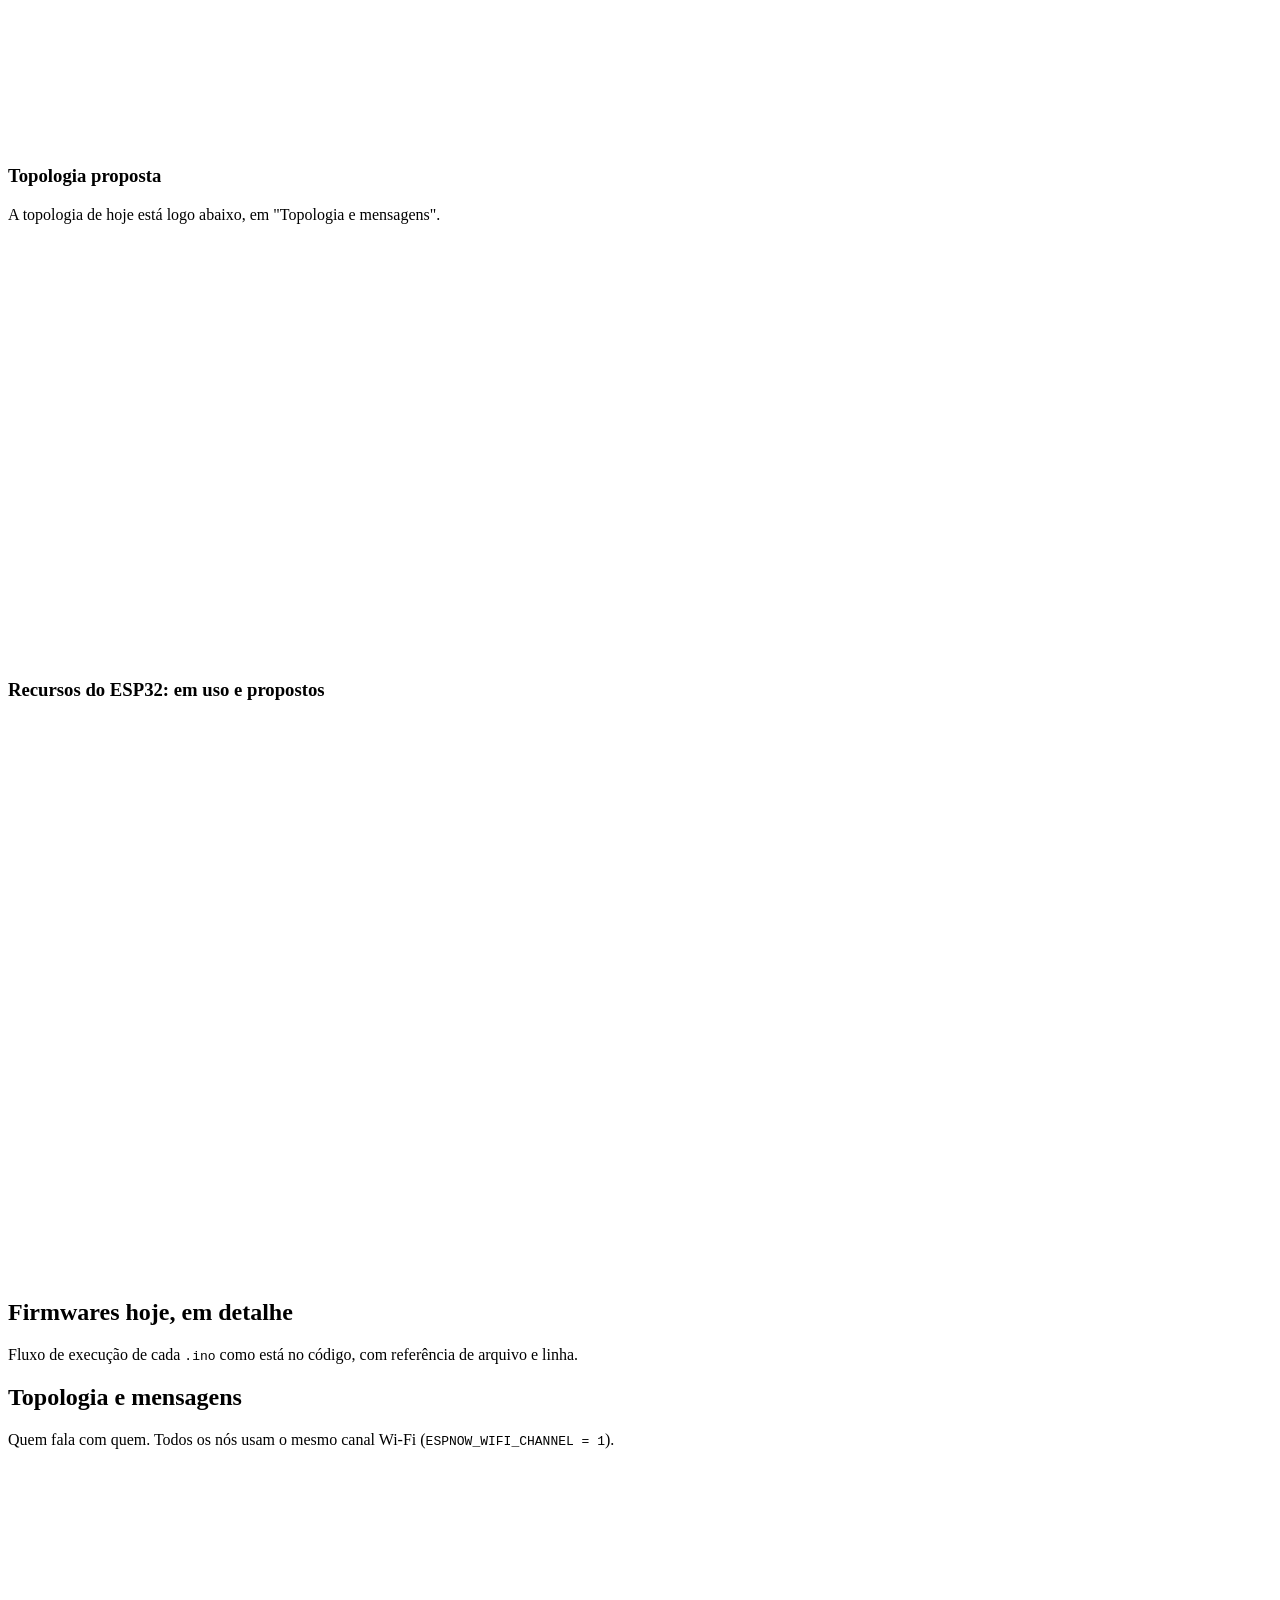
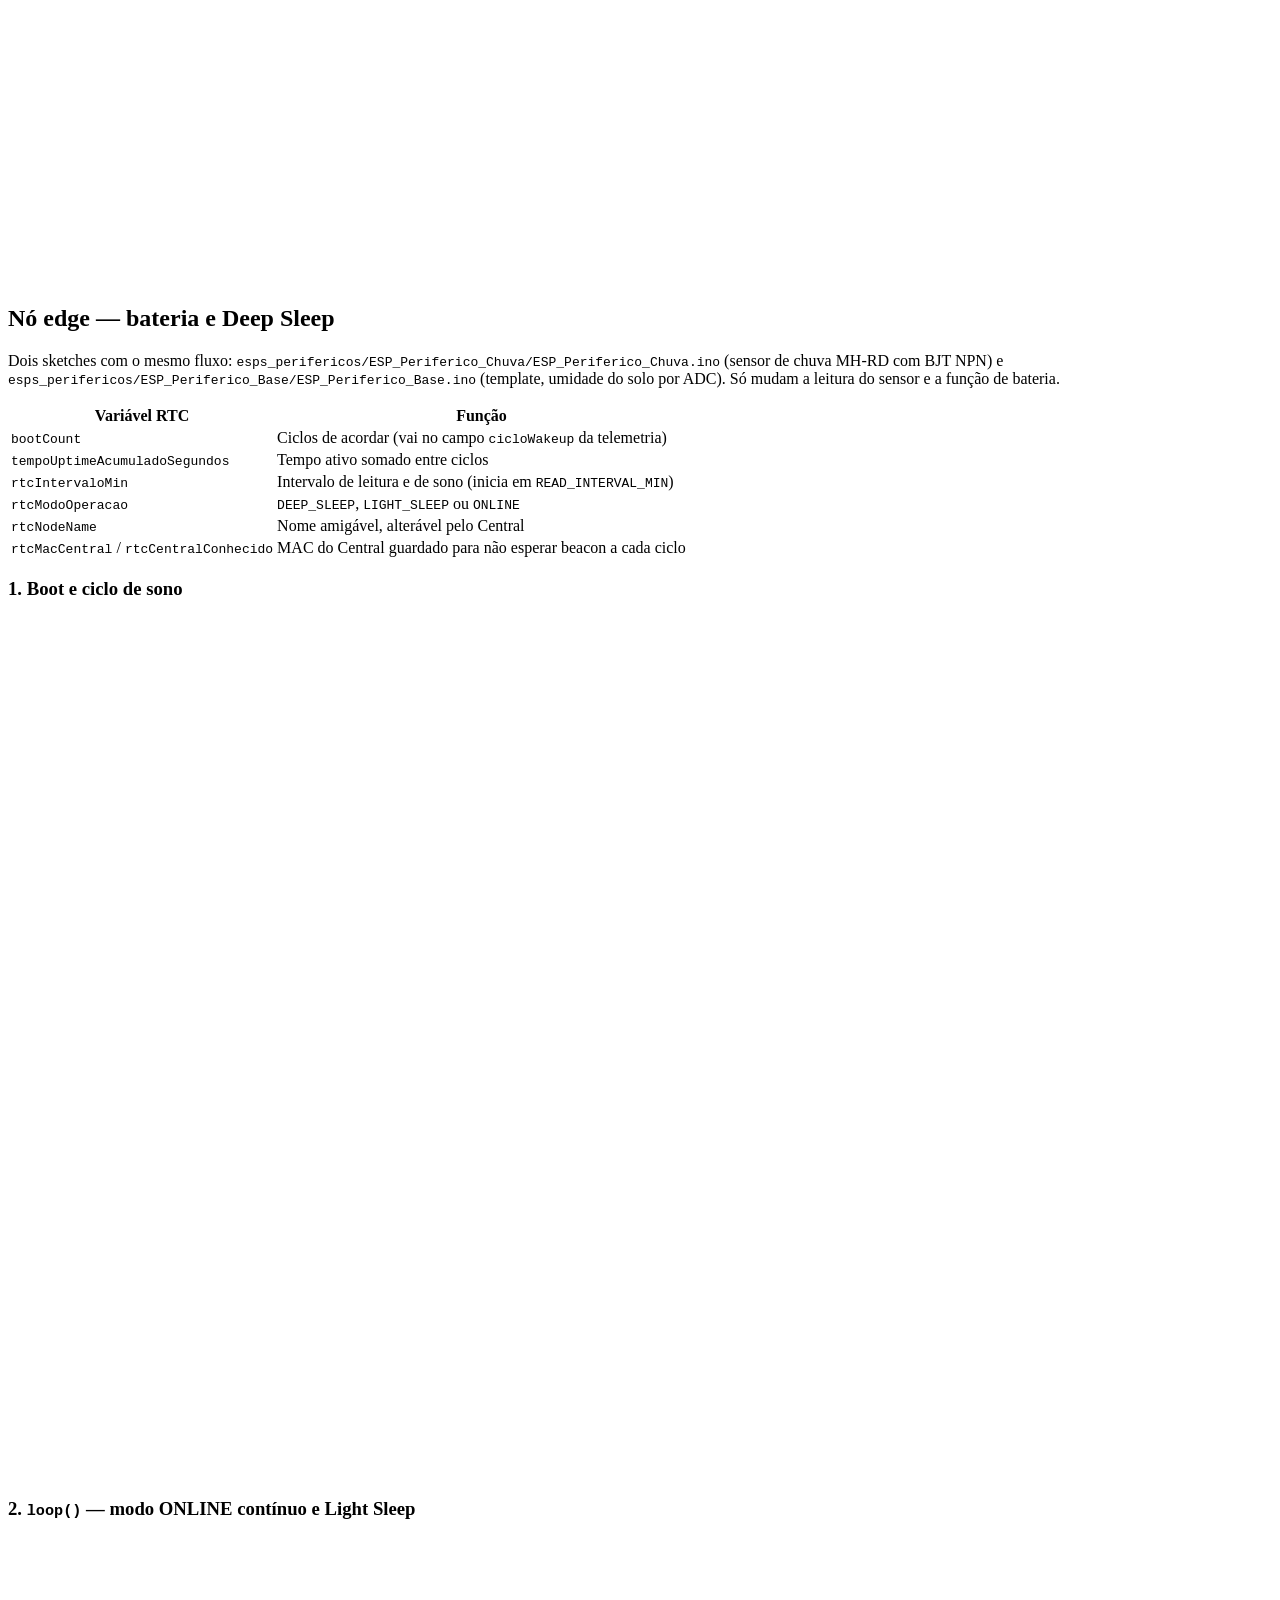
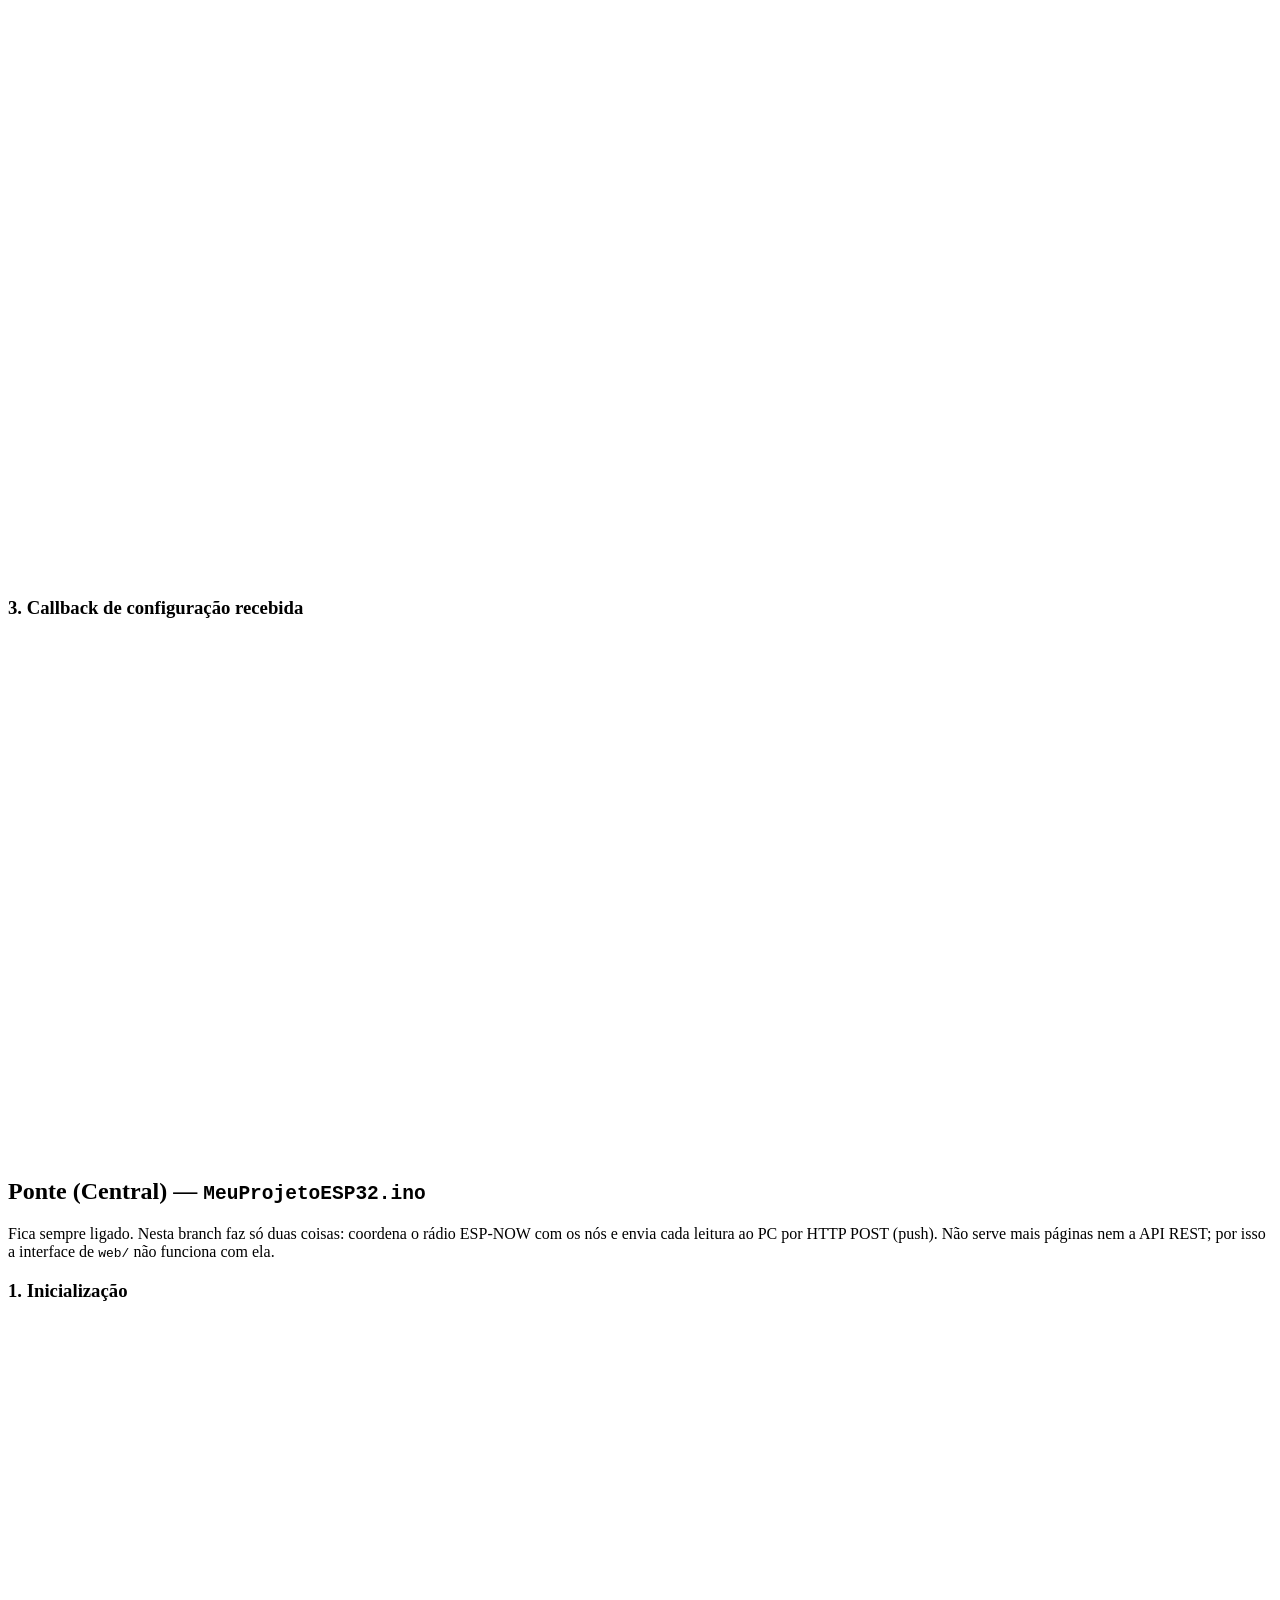
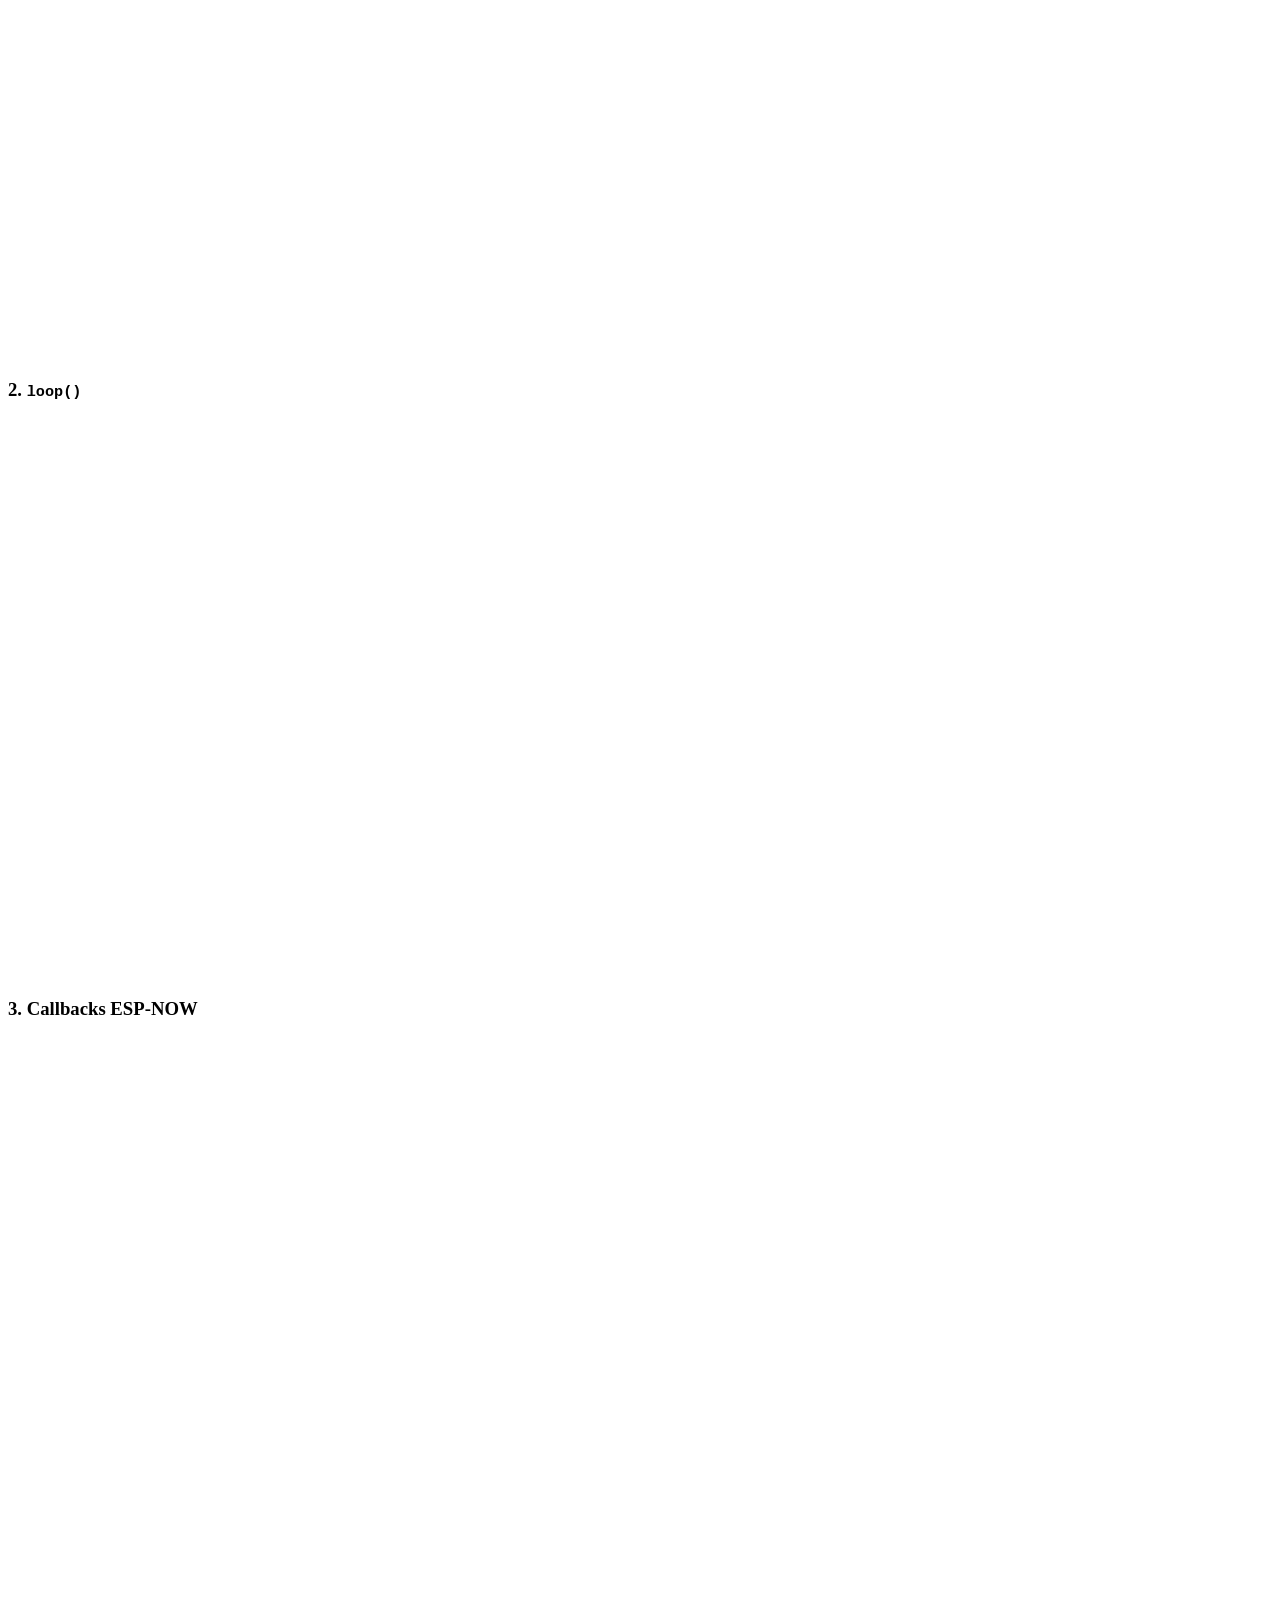
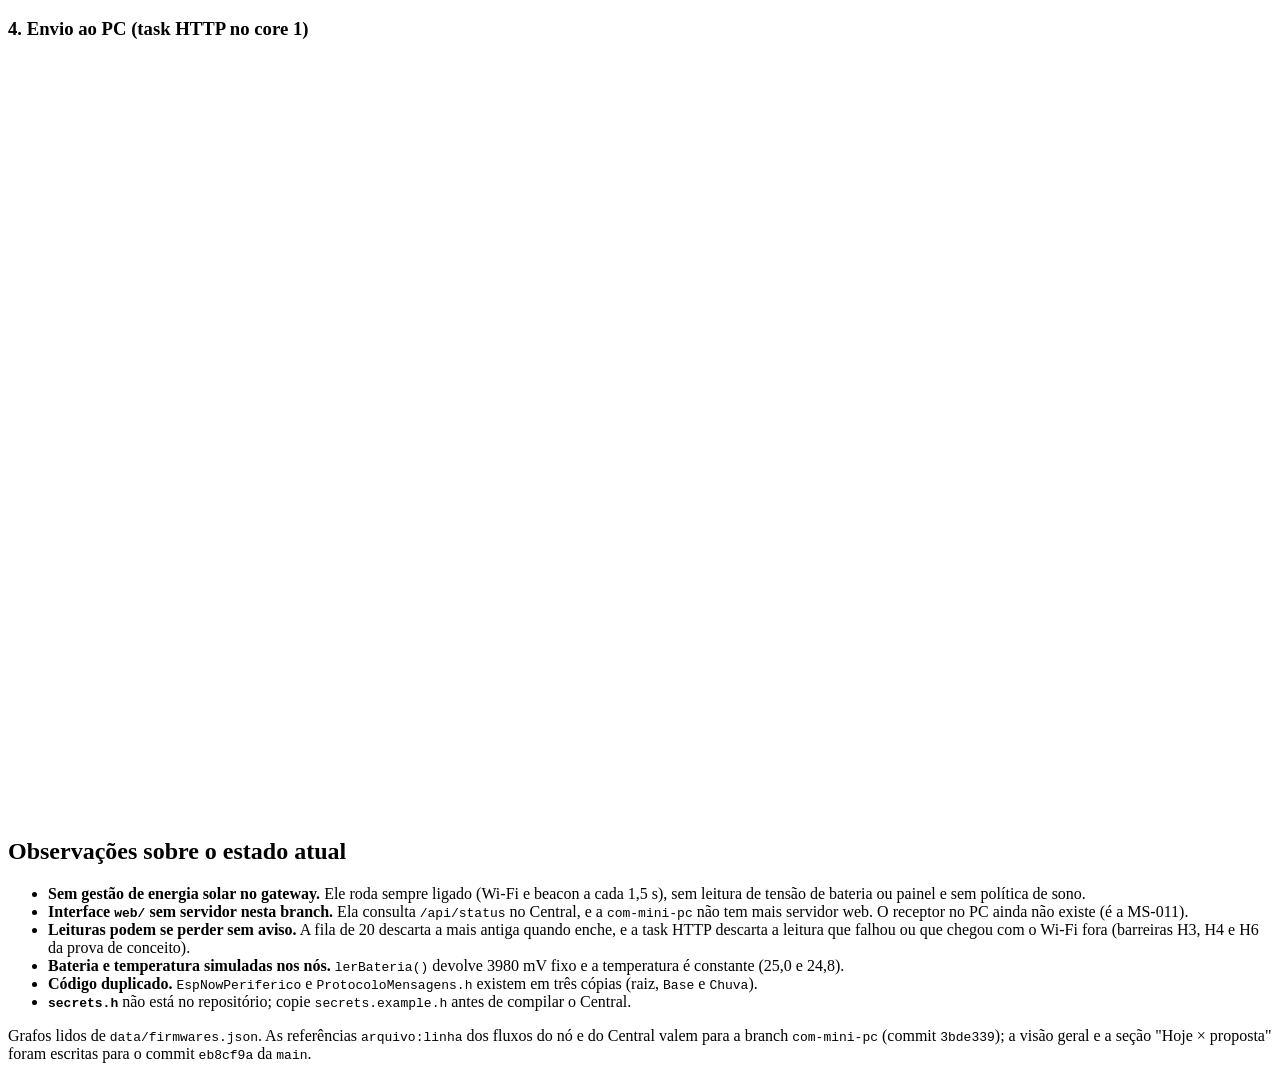
==== commit eb88c0e4: "docs: fluxos da com-mini-pc com nucleo x superfluo e pagina da prova de conceito Fluxos do Central e" ====
--- a/docs/index.html
+++ b/docs/index.html
@@ -4,85 +4,7 @@
 <meta charset="utf-8">
 <meta name="viewport" content="width=device-width, initial-scale=1">
 <title>Firmwares do Sítio Online</title>
-<style>
-  :root {
-    --bg: #f6f7f4;
-    --surface: #ffffff;
-    --text: #1d2420;
-    --muted: #5d6a62;
-    --line: #d5dbd4;
-    --accent: #2f6f4e;
-    --n-start-bg: #cfe8d8;   --n-start-bd: #2f6f4e;
-    --n-step-bg: #ffffff;    --n-step-bd: #6b7a70;
-    --n-dec-bg: #fff3cf;     --n-dec-bd: #a67c00;
-    --n-sleep-bg: #d6e4f7;   --n-sleep-bd: #2c5d9c;
-    --n-io-bg: #fbdcc8;      --n-io-bd: #b4551c;
-    --n-sub-bg: #e6dcf3;     --n-sub-bd: #6b4a9c;
-    --edge: #6b7a70;
-    --node-text: #1d2420;
-  }
-  @media (prefers-color-scheme: dark) {
-    :root:not([data-theme="light"]) {
-      --bg: #141815; --surface: #1c221e; --text: #e6ebe7; --muted: #9aa89f; --line: #2f3832;
-      --accent: #6fcf9a;
-      --n-start-bg: #1f4a33; --n-start-bd: #6fcf9a;
-      --n-step-bg: #232b26;  --n-step-bd: #7d8c82;
-      --n-dec-bg: #4a3d12;   --n-dec-bd: #e0b84a;
-      --n-sleep-bg: #1d3556; --n-sleep-bd: #7fb0ee;
-      --n-io-bg: #532a12;    --n-io-bd: #f0a070;
-      --n-sub-bg: #35264f;   --n-sub-bd: #b79be0;
-      --edge: #8a998f; --node-text: #e6ebe7;
-    }
-  }
-  :root[data-theme="dark"] {
-    --bg: #141815; --surface: #1c221e; --text: #e6ebe7; --muted: #9aa89f; --line: #2f3832;
-    --accent: #6fcf9a;
-    --n-start-bg: #1f4a33; --n-start-bd: #6fcf9a;
-    --n-step-bg: #232b26;  --n-step-bd: #7d8c82;
-    --n-dec-bg: #4a3d12;   --n-dec-bd: #e0b84a;
-    --n-sleep-bg: #1d3556; --n-sleep-bd: #7fb0ee;
-    --n-io-bg: #532a12;    --n-io-bd: #f0a070;
-    --n-sub-bg: #35264f;   --n-sub-bd: #b79be0;
-    --edge: #8a998f; --node-text: #e6ebe7;
-  }
-  * { box-sizing: border-box; }
-  body { margin: 0; background: var(--bg); color: var(--text);
-         font: 16px/1.55 system-ui, -apple-system, "Segoe UI", Roboto, sans-serif; }
-  header, main { max-width: 1100px; margin: 0 auto; padding: 0 16px; }
-  header { padding-top: 28px; }
-  h1 { font-size: 1.6rem; margin: 0 0 4px; }
-  h2 { font-size: 1.3rem; margin: 48px 0 6px; padding-top: 12px; border-top: 1px solid var(--line); }
-  h3 { font-size: 1.05rem; margin: 28px 0 4px; }
-  p { margin: 6px 0; }
-  .muted { color: var(--muted); }
-  nav { display: flex; flex-wrap: wrap; gap: 8px; margin: 14px 0 0; }
-  nav a { color: var(--accent); text-decoration: none; border: 1px solid var(--line);
-          background: var(--surface); padding: 4px 12px; border-radius: 999px; font-size: .9rem; }
-  nav a:hover { border-color: var(--accent); }
-  code { overflow-wrap: anywhere; font: .88em ui-monospace, SFMono-Regular, Menlo, monospace; background: var(--surface);
-         border: 1px solid var(--line); padding: 0 4px; border-radius: 4px; }
-  .legend { display: flex; flex-wrap: wrap; gap: 6px 14px; margin: 14px 0 0; font-size: .85rem; color: var(--muted); }
-  .legend i { display: inline-block; width: 14px; height: 14px; border-radius: 3px; vertical-align: -2px;
-              margin-right: 5px; border: 2px solid; }
-  .card { background: var(--surface); border: 1px solid var(--line); border-radius: 10px; overflow: hidden; }
-  .graph-wrap { position: relative; }
-  .graph { width: 100%; height: 520px; }
-  .tools { position: absolute; top: 8px; right: 8px; display: flex; gap: 4px; z-index: 2; }
-  .tools button { width: 32px; height: 32px; border: 1px solid var(--line); background: var(--surface);
-                  color: var(--text); border-radius: 6px; font-size: 16px; cursor: pointer; }
-  .tools button:hover { border-color: var(--accent); }
-  .detail { border-top: 1px solid var(--line); padding: 10px 14px; min-height: 64px; font-size: .93rem; }
-  .detail b { color: var(--accent); }
-  .detail .hint { color: var(--muted); }
-  table { width: 100%; border-collapse: collapse; font-size: .9rem; margin: 8px 0; }
-  th, td { text-align: left; padding: 6px 10px; border-bottom: 1px solid var(--line); vertical-align: top; }
-  th { color: var(--muted); font-weight: 600; }
-  .tablewrap { overflow-x: auto; background: var(--surface); border: 1px solid var(--line); border-radius: 10px; }
-  ul.notes { padding-left: 20px; }
-  ul.notes li { margin: 6px 0; }
-  footer { max-width: 1100px; margin: 40px auto; padding: 0 16px; color: var(--muted); font-size: .85rem; }
-  noscript { display: block; padding: 12px; background: var(--n-dec-bg); border-radius: 8px; }
-</style>
+<link rel="stylesheet" href="visualizador.css">
 </head>
 <body>
 <header>
@@ -93,9 +15,14 @@
     <a href="#proposta">Hoje × proposta</a>
     <a href="#topologia">Topologia</a>
     <a href="#edge">Nó edge (bateria)</a>
-    <a href="#gateway">Gateway (Central)</a>
+    <a href="#gateway">Ponte (Central)</a>
     <a href="#obs">Observações</a>
+    <a href="index-poc.html"><b>Prova de conceito →</b></a>
   </nav>
+  <div class="callout"><b>Branch <code>com-mini-pc</code>.</b> Os fluxos do nó e do Central abaixo mostram o código desta branch, em que o
+    Central não tem mais servidor web e envia cada leitura ao PC por HTTP. Os blocos estão marcados como <b>núcleo operacional</b> (borda grossa) ou
+    <b>supérfluo</b> para a prova de conceito (cinza tracejado). "Ponte" é o nome que a prova dá ao Central. O plano de trabalho (barreiras, cenários e missões MS-010 a MS-016) está em
+    <a href="index-poc.html">index-poc.html</a>.</div>
   <div class="legend" aria-label="Legenda">
     <span><i style="background:var(--n-start-bg);border-color:var(--n-start-bd)"></i>início</span>
     <span><i style="background:var(--n-step-bg);border-color:var(--n-step-bd)"></i>passo</span>
@@ -104,15 +31,21 @@
     <span><i style="background:var(--n-sleep-bg);border-color:var(--n-sleep-bd)"></i>sono</span>
     <span><i style="background:var(--n-sub-bg);border-color:var(--n-sub-bd)"></i>callback / API</span>
   </div>
+  <div class="legend" aria-label="Legenda do papel na prova de conceito">
+    <span><i class="nucleo"></i><b>núcleo operacional</b>: sem ele a cadeia nó → ponte → servidor não funciona</span>
+    <span><i class="superfluo"></i><b>supérfluo</b> para a prova de conceito: pode ser ignorado agora</span>
+  </div>
   <noscript>Os grafos precisam de JavaScript.</noscript>
 </header>
 
 <main>
   <h2 id="inicio">Visão geral do projeto</h2>
-  <p>O núcleo é o firmware (laranja): protocolo, Central e nós. A governança são 3 arquivos na raiz: <code>AGENTS.md</code> (regras), <code>STATUS.md</code> (estado, proposta P1–P5 e limpeza) e <code>CHANGELOG.md</code> (o que mudou e como foi testado).</p>
+  <p>A base é o firmware (laranja): protocolo, Central e nós. A governança são 3 arquivos na raiz: <code>AGENTS.md</code> (regras), <code>STATUS.md</code> (estado, proposta P1–P5 e limpeza) e <code>CHANGELOG.md</code> (o que mudou e como foi testado).</p>
   <div class="card"><div class="graph-wrap"><div class="tools"></div><div class="graph" id="g-avaliacao" style="height:600px"></div></div>
     <div class="detail"></div></div>
   <h2 id="proposta">Hoje × proposta de melhoria</h2>
+  <p class="callout warn">Esta seção foi escrita para a <code>main</code> (Central com servidor web e interface em <code>web/</code>).
+    Nesta branch, as melhorias P1–P5 entram como barreiras a medir na <a href="index-poc.html">prova de conceito</a>.</p>
   <p>O mesmo uso do sistema, antes e depois. As melhorias vêm dos riscos de <code>docs/recomendacoes-firmware.md</code> e estão priorizadas no <code>STATUS.md</code>.</p>
   <div class="tablewrap"><table>
     <tr><th>#</th><th>Hoje</th><th>Proposta</th><th>Efeito para o usuário</th></tr>
@@ -169,8 +102,9 @@
   <div class="card"><div class="graph-wrap"><div class="tools"></div><div class="graph" id="g-edge-cfg" style="height:520px"></div></div>
     <div class="detail"></div></div>
 
-  <h2 id="gateway">Gateway — Central (<code>MeuProjetoESP32.ino</code>)</h2>
-  <p>Fica sempre ligado: ESP-NOW para os nós, Wi-Fi (ou ponto de acesso próprio) e servidor HTTP na porta 80 com API REST.</p>
+  <h2 id="gateway">Ponte (Central) — <code>MeuProjetoESP32.ino</code></h2>
+  <p>Fica sempre ligado. Nesta branch faz só duas coisas: coordena o rádio ESP-NOW com os nós e envia cada leitura ao PC por
+    HTTP POST (push). Não serve mais páginas nem a API REST; por isso a interface de <code>web/</code> não funciona com ela.</p>
 
   <h3>1. Inicialização</h3>
   <div class="card"><div class="graph-wrap"><div class="tools"></div><div class="graph" id="g-gw-setup" style="height:640px"></div></div>
@@ -184,216 +118,27 @@
   <div class="card"><div class="graph-wrap"><div class="tools"></div><div class="graph" id="g-gw-cb" style="height:560px"></div></div>
     <div class="detail"></div></div>
 
-  <h3>4. API REST</h3>
-  <div class="card"><div class="graph-wrap"><div class="tools"></div><div class="graph" id="g-gw-api" style="height:520px"></div></div>
+  <h3>4. Envio ao PC (task HTTP no core 1)</h3>
+  <div class="card"><div class="graph-wrap"><div class="tools"></div><div class="graph" id="g-gw-push" style="height:760px"></div></div>
     <div class="detail"></div></div>
 
   <section id="extras"></section>
 
   <h2 id="obs">Observações sobre o estado atual</h2>
   <ul class="notes">
-    <li><b>Sem gestão de energia solar no gateway.</b> Ele roda sempre ligado (Wi-Fi/AP, WebServer e beacon a cada 1,5 s), sem leitura de tensão de bateria ou painel e sem política de sono.</li>
-    <li><b>Janela de recepção é só informativa.</b> Os 10 s de cada 60 s aparecem em <code>/api/status</code>, mas o rádio do Central nunca é desligado fora dela.</li>
+    <li><b>Sem gestão de energia solar no gateway.</b> Ele roda sempre ligado (Wi-Fi e beacon a cada 1,5 s), sem leitura de tensão de bateria ou painel e sem política de sono.</li>
+    <li><b>Interface <code>web/</code> sem servidor nesta branch.</b> Ela consulta <code>/api/status</code> no Central, e a <code>com-mini-pc</code> não tem mais servidor web. O receptor no PC ainda não existe (é a MS-011).</li>
+    <li><b>Leituras podem se perder sem aviso.</b> A fila de 20 descarta a mais antiga quando enche, e a task HTTP descarta a leitura que falhou ou que chegou com o Wi-Fi fora (barreiras H3, H4 e H6 da prova de conceito).</li>
     <li><b>Bateria e temperatura simuladas nos nós.</b> <code>lerBateria()</code> devolve 3980 mV fixo e a temperatura é constante (25,0 e 24,8).</li>
     <li><b>Código duplicado.</b> <code>EspNowPeriferico</code> e <code>ProtocoloMensagens.h</code> existem em três cópias (raiz, <code>Base</code> e <code>Chuva</code>).</li>
     <li><b><code>secrets.h</code></b> não está no repositório; copie <code>secrets.example.h</code> antes de compilar o Central.</li>
   </ul>
 </main>
 
-<footer>Grafos lidos de <code>data/firmwares.json</code>. As referências <code>arquivo:linha</code> valem para o commit <code>eb8cf9a</code> da <code>main</code>. <span id="src"></span></footer>
+<footer>Grafos lidos de <code>data/firmwares.json</code>. As referências <code>arquivo:linha</code> dos fluxos do nó e do Central valem para a branch <code>com-mini-pc</code> (commit <code>3bde339</code>); a visão geral e a seção "Hoje × proposta" foram escritas para o commit <code>eb8cf9a</code> da <code>main</code>. <span id="src"></span></footer>
 
 <script src="vendor/vis-network.min.js"></script>
 <script src="data/firmwares.js"></script>
-<script>
-(function () {
-  "use strict";
-
-  // ---------------------------------------------------------------------
-  // Dados dos grafos.  nó: [id, tipo, rótulo, detalhe]   aresta: [de, para, rótulo, "back"?]
-  // ---------------------------------------------------------------------
-  var E_BOOT = "esp_periferico_*.ino";
-  var GRAPHS = {};
-
-  // ---------------------------------------------------------------------
-  // Renderização
-  // ---------------------------------------------------------------------
-  var KIND = {
-    start: { bg: "--n-start-bg", bd: "--n-start-bd", shape: "box", dashes: false, bold: true },
-    step:  { bg: "--n-step-bg",  bd: "--n-step-bd",  shape: "box", dashes: false },
-    dec:   { bg: "--n-dec-bg",   bd: "--n-dec-bd",   shape: "box", dashes: [6, 4] },
-    io:    { bg: "--n-io-bg",    bd: "--n-io-bd",    shape: "box", dashes: false },
-    sleep: { bg: "--n-sleep-bg", bd: "--n-sleep-bd", shape: "box", dashes: false },
-    sub:   { bg: "--n-sub-bg",   bd: "--n-sub-bd",   shape: "box", dashes: false }
-  };
-  var KIND_NAME = { start: "início", step: "passo", dec: "decisão", io: "rádio / sensor", sleep: "sono", sub: "callback / API" };
-
-  var instances = [];
-
-  function css(name) {
-    return getComputedStyle(document.documentElement).getPropertyValue(name).trim();
-  }
-
-  function esc(s) {
-    return String(s).replace(/[&<>"]/g, function (c) {
-      return { "&": "&amp;", "<": "&lt;", ">": "&gt;", '"': "&quot;" }[c];
-    });
-  }
-
-  // Níveis por caminho mais longo, ignorando arestas "back" (ciclos).
-  function levels(def) {
-    var lv = {};
-    def.nodes.forEach(function (n) { lv[n[0]] = 0; });
-    var fwd = def.edges.filter(function (e) { return e[3] !== "back"; });
-    for (var pass = 0; pass < def.nodes.length; pass++) {
-      var changed = false;
-      fwd.forEach(function (e) {
-        if (lv[e[1]] < lv[e[0]] + 1) { lv[e[1]] = lv[e[0]] + 1; changed = true; }
-      });
-      if (!changed) break;
-    }
-    return lv;
-  }
-
-  function build(id) {
-    var def = GRAPHS[id];
-    var lv = levels(def);
-    var nodes = def.nodes.map(function (n) {
-      var k = KIND[n[1]];
-      return {
-        id: n[0], label: n[2], shape: k.shape, level: lv[n[0]],
-        color: { background: css(k.bg), border: css(k.bd), highlight: { background: css(k.bg), border: css("--accent") } },
-        borderWidth: 2, borderWidthSelected: 3,
-        shapeProperties: { borderDashes: k.dashes, borderRadius: 8 },
-        font: { color: css("--node-text"), size: 14, face: "system-ui, sans-serif", bold: k.bold ? "bold" : undefined },
-        margin: 10, widthConstraint: { maximum: 260 }
-      };
-    });
-    var edges = def.edges.map(function (e, i) {
-      var back = e[3] === "back";
-      return {
-        id: "e" + i, from: e[0], to: e[1], label: e[2] || undefined,
-        arrows: e[3] === "both" ? "to, from" : "to", dashes: back,
-        color: { color: css("--edge"), highlight: css("--accent") },
-        font: { color: css("--muted"), size: 12, strokeWidth: 4, strokeColor: css("--surface"), align: "horizontal" },
-        smooth: back ? { type: "curvedCW", roundness: 0.35 } : { type: "cubicBezier", roundness: 0.5 }
-      };
-    });
-    return { nodes: new vis.DataSet(nodes), edges: new vis.DataSet(edges) };
-  }
-
-  function options(def) {
-    return {
-      layout: { hierarchical: { enabled: true, direction: def.dir, sortMethod: "directed",
-                                levelSeparation: def.dir === "LR" ? 360 : 95, nodeSpacing: def.dir === "LR" ? 110 : 280,
-                                treeSpacing: 260, shakeTowards: "roots" } },
-      physics: { enabled: false },
-      interaction: { dragView: false, zoomView: false, hover: true, tooltipDelay: 150 },
-      nodes: { chosen: true }
-    };
-  }
-
-  function showDetail(box, def, nodeId) {
-    if (!nodeId) {
-      box.innerHTML = '<span class="hint">Clique em um bloco para ver detalhes.' + (def.extra ? "<br>" + esc(def.extra) : "") + "</span>";
-      return;
-    }
-    var n = def.nodes.filter(function (x) { return x[0] === nodeId; })[0];
-    var label = n[2].replace(/\n/g, " ");
-    box.innerHTML = "<b>" + esc(label) + '</b> <span class="hint">(' + KIND_NAME[n[1]] + ")</span><br>" +
-                    (n[3] ? esc(n[3]) : '<span class="hint">Sem detalhes adicionais.</span>');
-  }
-
-  function mount(id) {
-    var el = document.getElementById(id);
-    var card = el.closest(".card");
-    var box = card.querySelector(".detail");
-    var tools = card.querySelector(".tools");
-    var def = GRAPHS[id];
-    var data = build(id);
-    var network = new vis.Network(el, data, options(def));
-    showDetail(box, def, null);
-
-    network.on("click", function (p) { showDetail(box, def, p.nodes.length ? p.nodes[0] : null); });
-    network.once("afterDrawing", function () { network.fit({ animation: false }); });
-
-    function zoom(f) {
-      network.moveTo({ scale: network.getScale() * f, animation: { duration: 150, easingFunction: "easeInOutQuad" } });
-    }
-    [["+", "Aproximar", function () { zoom(1.25); }],
-     ["−", "Afastar", function () { zoom(0.8); }],
-     ["⤢", "Ajustar à tela", function () { network.fit({ animation: { duration: 200 } }); }]
-    ].forEach(function (b) {
-      var btn = document.createElement("button");
-      btn.type = "button"; btn.textContent = b[0]; btn.title = b[1]; btn.setAttribute("aria-label", b[1]);
-      btn.addEventListener("click", b[2]);
-      tools.appendChild(btn);
-    });
-
-    instances.push({ id: id, network: network, el: el, box: box, def: def });
-  }
-
-  function recolor() {
-    instances.forEach(function (inst) {
-      var data = build(inst.id);
-      inst.network.setData(data);
-      inst.network.once("afterDrawing", function () { inst.network.fit({ animation: false }); });
-    });
-  }
-
-  if (typeof vis === "undefined") {
-    document.querySelector("header").insertAdjacentHTML("beforeend",
-      '<p class="detail">Não foi possível carregar vendor/vis-network.min.js. Abra esta página a partir da pasta docs/ do repositório.</p>');
-    return;
-  }
-
-  function normalize(data) {
-    var out = {};
-    Object.keys(data.graphs).forEach(function (id) {
-      var g = data.graphs[id];
-      out[id] = {
-        title: g.title || id, dir: g.direction || "UD", extra: g.note || "",
-        nodes: g.nodes.map(function (n) { return [n.id, n.kind, n.label, n.detail || ""]; }),
-        edges: g.edges.map(function (e) { return [e.from, e.to, e.label || "", e.style || ""]; })
-      };
-    });
-    return out;
-  }
-
-  function ensureContainers() {
-    var extras = document.getElementById("extras");
-    Object.keys(GRAPHS).forEach(function (id) {
-      if (document.getElementById(id)) return;
-      if (!extras.firstChild) extras.insertAdjacentHTML("beforeend", '<h2>Outros grafos</h2>');
-      extras.insertAdjacentHTML("beforeend",
-        "<h3>" + esc(GRAPHS[id].title) + '</h3><div class="card"><div class="graph-wrap"><div class="tools"></div>' +
-        '<div class="graph" id="' + esc(id) + '" style="height:560px"></div></div><div class="detail"></div></div>');
-    });
-  }
-
-  function start(data, origin) {
-    GRAPHS = normalize(data);
-    ensureContainers();
-    Object.keys(GRAPHS).forEach(mount);
-    document.getElementById("src").textContent =
-      origin === "json" ? "" : "(carregado de data/firmwares.js, a cópia gerada; rode tools/gen_firmwares_js.mjs após editar o JSON)";
-  }
-
-  fetch("data/firmwares.json", { cache: "no-store" })
-    .then(function (r) { if (!r.ok) throw new Error(r.status); return r.json(); })
-    .then(function (d) { start(d, "json"); })
-    .catch(function () {
-      // Aberto direto do disco (file://) o navegador bloqueia o fetch: usa a cópia gerada.
-      if (window.FIRMWARE_GRAPHS) start(window.FIRMWARE_GRAPHS, "js");
-      else document.querySelector("header").insertAdjacentHTML("beforeend",
-        '<p class="detail">Não foi possível carregar data/firmwares.json nem data/firmwares.js.</p>');
-    });
-
-  var mq = window.matchMedia("(prefers-color-scheme: dark)");
-  if (mq.addEventListener) mq.addEventListener("change", recolor);
-  window.addEventListener("resize", function () {
-    instances.forEach(function (i) { i.network.redraw(); });
-  });
-})();
-</script>
+<script src="visualizador.js"></script>
 </body>
 </html>
